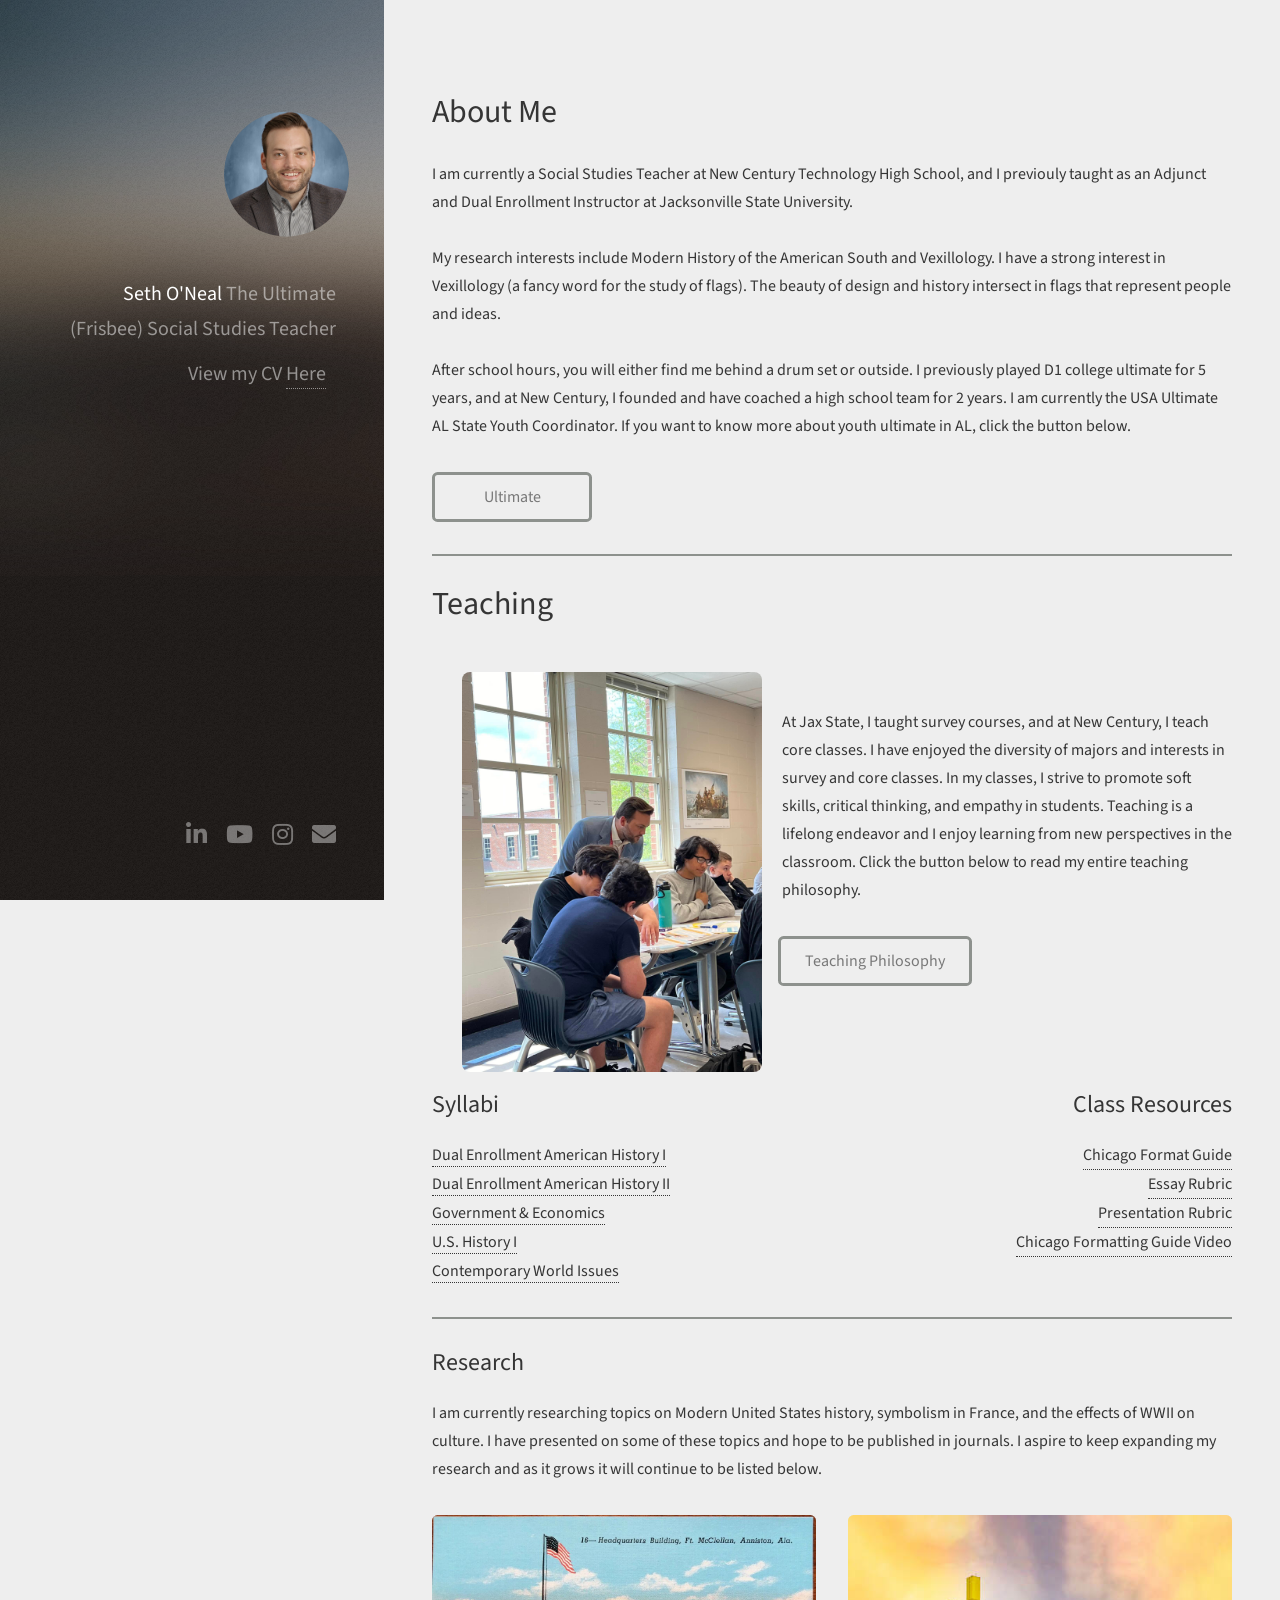
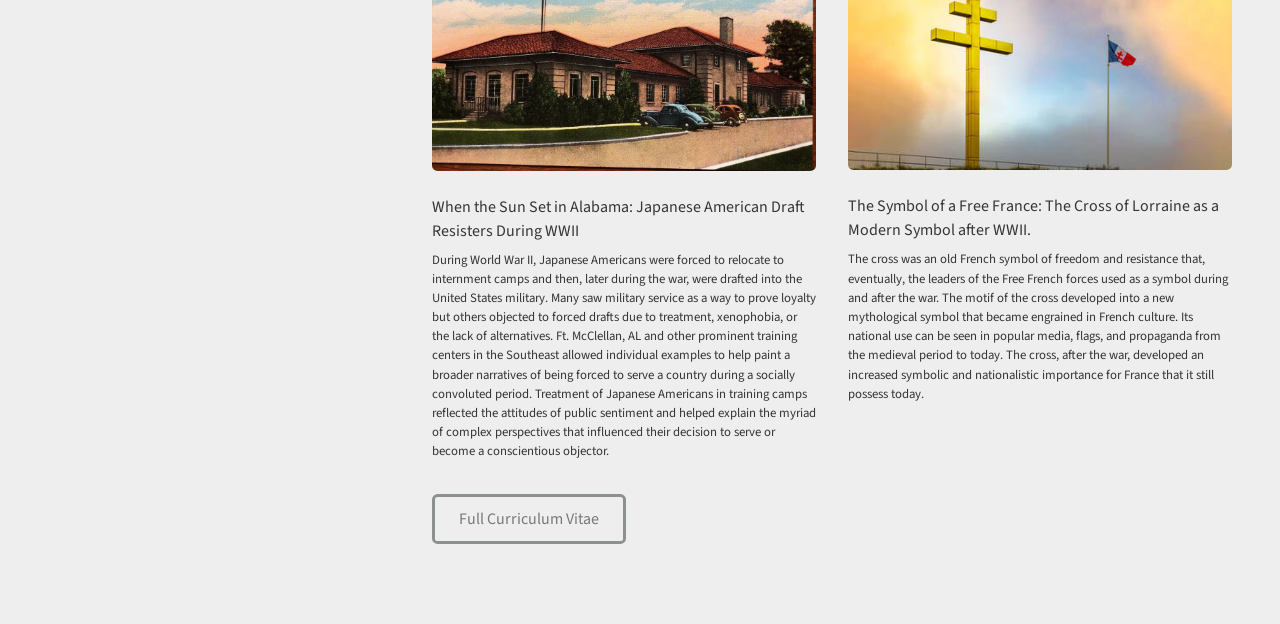
==== index.html @ 6db4b1ba "Add files via upload" ====
<!DOCTYPE HTML>
<!--
	Strata by HTML5 UP
	html5up.net | @ajlkn
	Free for personal and commercial use under the CCA 3.0 license (html5up.net/license)
-->
<html>
	<head>
		<title>Seth O'Neal</title>
		<meta charset="utf-8" />
		<meta name="viewport" content="width=device-width, initial-scale=1, user-scalable=no" />
		<link rel="stylesheet" href="assets/css/main.css" />
	</head>
	<body class="is-preload">

		<!-- Header -->
			<header id="header">
				<div class="inner">
					<a style="right:12px;" href="#" class="image avatar"><img src="images/2023-2024 NCTHS.JPG" alt="" /></a>
					<h1><strong>Seth O'Neal</strong>
						<br>The Ultimate (Frisbee)
						<br>Social Studies Teacher<br/>
						<h1 style="margin:10px;">View my CV <a href="images/Seth O'Neal CV.pdf" class="class1" target="_blank">Here</a></h2>
					</h1>
				</div>
			</header>

		<!-- Main -->
			<div id="main">

				<!-- One -->
					<section id="one">
						<header class="major">
							<h2>About Me</h2>
						</header>
						<p>
							I am currently a Social Studies Teacher at New Century Technology High School, and I previouly taught as an Adjunct and Dual Enrollment Instructor at Jacksonville State University. 
							<br>
							<br>My research interests include Modern History of the American South and Vexillology. I have a strong interest in Vexillology (a fancy word for the study of flags). The beauty of design and history intersect in flags that represent people and ideas.</br>
							
							<br>After school hours, you will either find me behind a drum set or outside. I previously played D1 college ultimate for 5 years, and at New Century, I founded and have coached a high school team for 2 years. I am currently the USA Ultimate AL State Youth Coordinator. If you want to know more about youth ultimate in AL, click the button below.</br>
						</p>
						<a href="Ultimate/index.html" class="button">Ultimate</a>
						</ul>
					</section>
				<!-- Two -->
					<section id="two">
						<header class="major">
							<h2>Teaching</h2>
						</header>
						<img src="images/In the classroom 2024.jpg"
     							alt="Teaching in the classroom"
     							style="float:left; width:300px; margin:20px 20px 20px 30px; border-radius:8px;">
						<br></br>
						<p>
							At Jax State, I taught survey courses, and at New Century, I teach core classes. I have enjoyed the diversity of majors and interests in survey and core classes. In my classes, I strive to promote soft skills, critical thinking, and empathy in students. Teaching is a lifelong endeavor and I enjoy learning from new perspectives in the classroom. Click the button below to read my entire teaching philosophy. 
						</p>
						<ul class="actions">
							<li><a href="images/Seth Taylor O'Neal Teaching Philosophy.pdf" target="blank" style="margin:0 0 75px -20px;" class="button">Teaching Philosophy</a></li>
						</ul>
						<h2 style="display: inline-block">Syllabi</h2> <h2 style="float:right">Class Resources</h2>
						<p>
							<a class="class2" href="Syllabi & Class Resources/Syllabus American History I.pdf" target="blank">Dual Enrollment American History I</a> <a class="class2" style="float:right" href="Syllabi & Class Resources/Chicago Format Guide.pdf" target="blank">Chicago Format Guide</a>
							<br style="clear: both">
							<a class="class2" href="Syllabi & Class Resources/Syllabus American History II.pdf" target="blank">Dual Enrollment American History II</a> <a class="class2" style="float:right" href="Syllabi & Class Resources/Essay Rubric.pdf" target="blank">Essay Rubric</a>
							<br style="clear: both">
							<a class="class2" href="Syllabi & Class Resources/Gov't & Econ Syllabus.pdf" target="blank">Government & Economics</a> <a class="class2" style="float:right" href="Syllabi & Class Resources/Presentation Rubric.pdf" target="blank">Presentation Rubric</a>
							<br style="clear: both">
							<a class="class2" href="Syllabi & Class Resources/Honors U.S. History I Syllabus.pdf" target="blank">U.S. History I</a> <a class="class2" style="float:right" href="https://youtu.be/lgcJsxhg8TA" target="blank">Chicago Formatting Guide Video</a>
							<br style="clear: both">
							<a class="class2" href="Syllabi & Class Resources/Contemporary World Issues Syllabus.pdf" target="blank">Contemporary World Issues</a>
						</p>
					</section>
				<!-- Three -->
					<section id="three">
						<h2>Research</h2>
						<p>I am currently researching topics on Modern United States history, symbolism in France, and the effects of WWII on culture. I have presented on some of these topics and hope to be published in journals. I aspire to keep expanding my research and as it grows it will continue to be listed below.</p>
						<div class="row">
							<article class="col-6 col-12-xsmall work-item">
								<img src="images/thumbs/fort-mcclellan.jpg" class="image fit thumb" alt="" /></a>
								<h3>When the Sun Set in Alabama: Japanese American Draft Resisters During WWII</h3>
								<p>During World War II, Japanese Americans were forced to relocate to internment camps and then, later during the war, were drafted into the United States military. Many saw military service as a way to prove loyalty but others objected to forced drafts due to treatment, xenophobia, or the lack of alternatives. Ft. McClellan, AL and other prominent training centers in the Southeast allowed individual examples to help paint a broader narratives of being forced to serve a country during a socially convoluted period. Treatment of Japanese Americans in training camps reflected the attitudes of public sentiment and helped explain the myriad of complex perspectives that influenced their decision to serve or become a conscientious objector.</p>
							</article>
							<article class="col-6 col-12-xsmall work-item">
								<img src="images/thumbs/croix-de-lorraine.jpg" class="image fit thumb" alt="" /></a>
								<h3>The Symbol of a Free France: The Cross of Lorraine as a Modern Symbol after WWII.</h3>
								<p>The cross was an old French symbol of freedom and resistance that, eventually, the leaders of the Free French forces used as a symbol during and after the war. The motif of the cross developed into a new mythological symbol that became engrained in French culture. Its national use can be seen in popular media, flags, and propaganda from the medieval period to today. The cross, after the war, developed an increased symbolic and nationalistic importance for France that it still possess today.</p>
							</article>
				<!-- Hidden(class) Research Buttones Below-->
							<article class="col-6 col-12-xsmall work-item, hidden">
								<a href="images/fulls/03.jpg" class="image fit thumb"><img src="images/thumbs/03.jpg" alt="" /></a>
								<h3>Tortor metus commodo</h3>
								<p>Lorem ipsum dolor sit amet nisl sed nullam feugiat.</p>
							</article>
							<article class="col-6 col-12-xsmall work-item, hidden">
								<a href="images/fulls/04.jpg" class="image fit thumb"><img src="images/thumbs/04.jpg" alt="" /></a>
								<h3>Quam neque phasellus</h3>
								<p>Lorem ipsum dolor sit amet nisl sed nullam feugiat.</p>
							</article>
							<article class="col-6 col-12-xsmall work-item, hidden">
								<a href="images/fulls/05.jpg" class="image fit thumb"><img src="images/thumbs/05.jpg" alt="" /></a>
								<h3>Nunc enim commodo aliquet</h3>
								<p>Lorem ipsum dolor sit amet nisl sed nullam feugiat.</p>
							</article>
							<article class="col-6 col-12-xsmall work-item, hidden">
								<a href="images/fulls/06.jpg" class="image fit thumb"><img src="images/thumbs/06.jpg" alt="" /></a>
								<h3>Risus ornare lacinia</h3>
								<p>Lorem ipsum dolor sit amet nisl sed nullam feugiat.</p>
							</article>

						</div>
						<ul class="actions">
							<li><a href="images/Seth O'Neal CV.pdf" class="button" target="_blank">Full Curriculum Vitae</a></li>
						</ul>
					</section>

				<!-- Four -->
					<section class="hidden" id="four">
						<h2>Get In Touch</h2>
						<p>Accumsan pellentesque commodo blandit enim arcu non at amet id arcu magna. Accumsan orci faucibus id eu lorem semper nunc nisi lorem vulputate lorem neque lorem ipsum dolor.</p>
						<div class="row">
							<div class="col-8 col-12-small">
								<form method="post" action="#">
									<div class="row gtr-uniform gtr-50">
										<div class="col-6 col-12-xsmall"><input type="text" name="name" id="name" placeholder="Name" /></div>
										<div class="col-6 col-12-xsmall"><input type="email" name="email" id="email" placeholder="Email" /></div>
										<div class="col-12"><textarea name="message" id="message" placeholder="Message" rows="4"></textarea></div>
									</div>
								</form>
								<ul class="actions">
									<li><input type="submit" value="Send Message" /></li>
								</ul>
							</div>
							<div class="col-4 col-12-small">
								<ul class="labeled-icons">
									<li>
										<h3 class="icon solid fa-home"><span class="label">Address</span></h3>
										1234 Somewhere Rd.<br />
										Nashville, TN 00000<br />
										United States
									</li>
									<li>
										<h3 class="icon solid fa-mobile-alt"><span class="label">Phone</span></h3>
										000-000-0000
									</li>
									<li>
										<h3 class="icon solid fa-envelope"><span class="label">Email</span></h3>
										<a href="#">hello@untitled.tld</a>
									</li>
								</ul>
							</div>
						</div>
					</section>

				<!-- Four -->
				<!--
					<section id="four">
						<h2>Elements</h2>

						<section>
							<h4>Text</h4>
							<p>This is <b>bold</b> and this is <strong>strong</strong>. This is <i>italic</i> and this is <em>emphasized</em>.
							This is <sup>superscript</sup> text and this is <sub>subscript</sub> text.
							This is <u>underlined</u> and this is code: <code>for (;;) { ... }</code>. Finally, <a href="#">this is a link</a>.</p>
							<hr />
							<header>
								<h4>Heading with a Subtitle</h4>
								<p>Lorem ipsum dolor sit amet nullam id egestas urna aliquam</p>
							</header>
							<p>Nunc lacinia ante nunc ac lobortis. Interdum adipiscing gravida odio porttitor sem non mi integer non faucibus ornare mi ut ante amet placerat aliquet. Volutpat eu sed ante lacinia sapien lorem accumsan varius montes viverra nibh in adipiscing blandit tempus accumsan.</p>
							<header>
								<h5>Heading with a Subtitle</h5>
								<p>Lorem ipsum dolor sit amet nullam id egestas urna aliquam</p>
							</header>
							<p>Nunc lacinia ante nunc ac lobortis. Interdum adipiscing gravida odio porttitor sem non mi integer non faucibus ornare mi ut ante amet placerat aliquet. Volutpat eu sed ante lacinia sapien lorem accumsan varius montes viverra nibh in adipiscing blandit tempus accumsan.</p>
							<hr />
							<h2>Heading Level 2</h2>
							<h3>Heading Level 3</h3>
							<h4>Heading Level 4</h4>
							<h5>Heading Level 5</h5>
							<h6>Heading Level 6</h6>
							<hr />
							<h5>Blockquote</h5>
							<blockquote>Fringilla nisl. Donec accumsan interdum nisi, quis tincidunt felis sagittis eget tempus euismod. Vestibulum ante ipsum primis in faucibus vestibulum. Blandit adipiscing eu felis iaculis volutpat ac adipiscing accumsan faucibus. Vestibulum ante ipsum primis in faucibus lorem ipsum dolor sit amet nullam adipiscing eu felis.</blockquote>
							<h5>Preformatted</h5>
							<pre><code>i = 0;

while (!deck.isInOrder()) {
print 'Iteration ' + i;
deck.shuffle();
i++;
}

print 'It took ' + i + ' iterations to sort the deck.';</code></pre>
						</section>

						<section>
							<h4>Lists</h4>
							<div class="row">
								<div class="col-6 col-12-xsmall">
									<h5>Unordered</h5>
									<ul>
										<li>Dolor pulvinar etiam magna etiam.</li>
										<li>Sagittis adipiscing lorem eleifend.</li>
										<li>Felis enim feugiat dolore viverra.</li>
									</ul>
									<h5>Alternate</h5>
									<ul class="alt">
										<li>Dolor pulvinar etiam magna etiam.</li>
										<li>Sagittis adipiscing lorem eleifend.</li>
										<li>Felis enim feugiat dolore viverra.</li>
									</ul>
								</div>
								<div class="col-6 col-12-xsmall">
									<h5>Ordered</h5>
									<ol>
										<li>Dolor pulvinar etiam magna etiam.</li>
										<li>Etiam vel felis at lorem sed viverra.</li>
										<li>Felis enim feugiat dolore viverra.</li>
										<li>Dolor pulvinar etiam magna etiam.</li>
										<li>Etiam vel felis at lorem sed viverra.</li>
										<li>Felis enim feugiat dolore viverra.</li>
									</ol>
									<h5>Icons</h5>
									<ul class="icons">
										<li><a href="#" class="icon brands fa-twitter"><span class="label">Twitter</span></a></li>
										<li><a href="#" class="icon brands fa-facebook-f"><span class="label">Facebook</span></a></li>
										<li><a href="#" class="icon brands fa-instagram"><span class="label">Instagram</span></a></li>
										<li><a href="#" class="icon brands fa-github"><span class="label">Github</span></a></li>
										<li><a href="#" class="icon brands fa-dribbble"><span class="label">Dribbble</span></a></li>
										<li><a href="#" class="icon brands fa-tumblr"><span class="label">Tumblr</span></a></li>
									</ul>
								</div>
							</div>
							<h5>Actions</h5>
							<ul class="actions">
								<li><a href="#" class="button primary">Default</a></li>
								<li><a href="#" class="button">Default</a></li>
							</ul>
							<ul class="actions small">
								<li><a href="#" class="button primary small">Small</a></li>
								<li><a href="#" class="button small">Small</a></li>
							</ul>
							<div class="row">
								<div class="col-6 col-12-small">
									<ul class="actions stacked">
										<li><a href="#" class="button primary">Default</a></li>
										<li><a href="#" class="button">Default</a></li>
									</ul>
								</div>
								<div class="col-6 col-12-small">
									<ul class="actions stacked">
										<li><a href="#" class="button primary small">Small</a></li>
										<li><a href="#" class="button small">Small</a></li>
									</ul>
								</div>
								<div class="col-6 col-12-small">
									<ul class="actions stacked">
										<li><a href="#" class="button primary fit">Default</a></li>
										<li><a href="#" class="button fit">Default</a></li>
									</ul>
								</div>
								<div class="col-6 col-12-small">
									<ul class="actions stacked">
										<li><a href="#" class="button primary small fit">Small</a></li>
										<li><a href="#" class="button small fit">Small</a></li>
									</ul>
								</div>
							</div>
						</section>

						<section>
							<h4>Table</h4>
							<h5>Default</h5>
							<div class="table-wrapper">
								<table>
									<thead>
										<tr>
											<th>Name</th>
											<th>Description</th>
											<th>Price</th>
										</tr>
									</thead>
									<tbody>
										<tr>
											<td>Item One</td>
											<td>Ante turpis integer aliquet porttitor.</td>
											<td>29.99</td>
										</tr>
										<tr>
											<td>Item Two</td>
											<td>Vis ac commodo adipiscing arcu aliquet.</td>
											<td>19.99</td>
										</tr>
										<tr>
											<td>Item Three</td>
											<td> Morbi faucibus arcu accumsan lorem.</td>
											<td>29.99</td>
										</tr>
										<tr>
											<td>Item Four</td>
											<td>Vitae integer tempus condimentum.</td>
											<td>19.99</td>
										</tr>
										<tr>
											<td>Item Five</td>
											<td>Ante turpis integer aliquet porttitor.</td>
											<td>29.99</td>
										</tr>
									</tbody>
									<tfoot>
										<tr>
											<td colspan="2"></td>
											<td>100.00</td>
										</tr>
									</tfoot>
								</table>
							</div>

							<h5>Alternate</h5>
							<div class="table-wrapper">
								<table class="alt">
									<thead>
										<tr>
											<th>Name</th>
											<th>Description</th>
											<th>Price</th>
										</tr>
									</thead>
									<tbody>
										<tr>
											<td>Item One</td>
											<td>Ante turpis integer aliquet porttitor.</td>
											<td>29.99</td>
										</tr>
										<tr>
											<td>Item Two</td>
											<td>Vis ac commodo adipiscing arcu aliquet.</td>
											<td>19.99</td>
										</tr>
										<tr>
											<td>Item Three</td>
											<td> Morbi faucibus arcu accumsan lorem.</td>
											<td>29.99</td>
										</tr>
										<tr>
											<td>Item Four</td>
											<td>Vitae integer tempus condimentum.</td>
											<td>19.99</td>
										</tr>
										<tr>
											<td>Item Five</td>
											<td>Ante turpis integer aliquet porttitor.</td>
											<td>29.99</td>
										</tr>
									</tbody>
									<tfoot>
										<tr>
											<td colspan="2"></td>
											<td>100.00</td>
										</tr>
									</tfoot>
								</table>
							</div>
						</section>

						<section>
							<h4>Buttons</h4>
							<ul class="actions">
								<li><a href="#" class="button primary">Primary</a></li>
								<li><a href="#" class="button">Default</a></li>
							</ul>
							<ul class="actions">
								<li><a href="#" class="button large">Large</a></li>
								<li><a href="#" class="button">Default</a></li>
								<li><a href="#" class="button small">Small</a></li>
							</ul>
							<ul class="actions fit">
								<li><a href="#" class="button primary fit">Fit</a></li>
								<li><a href="#" class="button fit">Fit</a></li>
							</ul>
							<ul class="actions fit small">
								<li><a href="#" class="button primary fit small">Fit + Small</a></li>
								<li><a href="#" class="button fit small">Fit + Small</a></li>
							</ul>
							<ul class="actions">
								<li><a href="#" class="button primary icon solid fa-download">Icon</a></li>
								<li><a href="#" class="button icon solid fa-download">Icon</a></li>
							</ul>
							<ul class="actions">
								<li><span class="button primary disabled">Primary</span></li>
								<li><span class="button disabled">Default</span></li>
							</ul>
						</section>

						<section>
							<h4>Form</h4>
							<form method="post" action="#">
								<div class="row gtr-uniform gtr-50">
									<div class="col-6 col-12-xsmall">
										<input type="text" name="demo-name" id="demo-name" value="" placeholder="Name" />
									</div>
									<div class="col-6 col-12-xsmall">
										<input type="email" name="demo-email" id="demo-email" value="" placeholder="Email" />
									</div>
									<div class="col-12">
										<select name="demo-category" id="demo-category">
											<option value="">- Category -</option>
											<option value="1">Manufacturing</option>
											<option value="1">Shipping</option>
											<option value="1">Administration</option>
											<option value="1">Human Resources</option>
										</select>
									</div>
									<div class="col-4 col-12-small">
										<input type="radio" id="demo-priority-low" name="demo-priority" checked>
										<label for="demo-priority-low">Low Priority</label>
									</div>
									<div class="col-4 col-12-small">
										<input type="radio" id="demo-priority-normal" name="demo-priority">
										<label for="demo-priority-normal">Normal Priority</label>
									</div>
									<div class="col-4 col-12-small">
										<input type="radio" id="demo-priority-high" name="demo-priority">
										<label for="demo-priority-high">High Priority</label>
									</div>
									<div class="col-6 col-12-small">
										<input type="checkbox" id="demo-copy" name="demo-copy">
										<label for="demo-copy">Email me a copy of this message</label>
									</div>
									<div class="col-6 col-12-small">
										<input type="checkbox" id="demo-human" name="demo-human" checked>
										<label for="demo-human">I am a human and not a robot</label>
									</div>
									<div class="col-12">
										<textarea name="demo-message" id="demo-message" placeholder="Enter your message" rows="6"></textarea>
									</div>
									<div class="col-12">
										<ul class="actions">
											<li><input type="submit" value="Send Message" class="primary" /></li>
											<li><input type="reset" value="Reset" /></li>
										</ul>
									</div>
								</div>
							</form>
						</section>

						<section>
							<h4>Image</h4>
							<h5>Fit</h5>
							<div class="box alt">
								<div class="row gtr-50 gtr-uniform">
									<div class="col-12"><span class="image fit"><img src="images/fulls/05.jpg" alt="" /></span></div>
									<div class="col-4"><span class="image fit"><img src="images/thumbs/01.jpg" alt="" /></span></div>
									<div class="col-4"><span class="image fit"><img src="images/thumbs/02.jpg" alt="" /></span></div>
									<div class="col-4"><span class="image fit"><img src="images/thumbs/03.jpg" alt="" /></span></div>
									<div class="col-4"><span class="image fit"><img src="images/thumbs/04.jpg" alt="" /></span></div>
									<div class="col-4"><span class="image fit"><img src="images/thumbs/05.jpg" alt="" /></span></div>
									<div class="col-4"><span class="image fit"><img src="images/thumbs/06.jpg" alt="" /></span></div>
									<div class="col-4"><span class="image fit"><img src="images/thumbs/03.jpg" alt="" /></span></div>
									<div class="col-4"><span class="image fit"><img src="images/thumbs/02.jpg" alt="" /></span></div>
									<div class="col-4"><span class="image fit"><img src="images/thumbs/01.jpg" alt="" /></span></div>
								</div>
							</div>
							<h5>Left &amp; Right</h5>
							<p><span class="image left"><img src="images/avatar.jpg" alt="" /></span>Fringilla nisl. Donec accumsan interdum nisi, quis tincidunt felis sagittis eget. tempus euismod. Vestibulum ante ipsum primis in faucibus vestibulum. Blandit adipiscing eu felis iaculis volutpat ac adipiscing accumsan eu faucibus. Integer ac pellentesque praesent tincidunt felis sagittis eget. tempus euismod. Vestibulum ante ipsum primis in faucibus vestibulum. Blandit adipiscing eu felis iaculis volutpat ac adipiscing accumsan eu faucibus. Integer ac pellentesque praesent. Donec accumsan interdum nisi, quis tincidunt felis sagittis eget. tempus euismod. Vestibulum ante ipsum primis in faucibus vestibulum. Blandit adipiscing eu felis iaculis volutpat ac adipiscing accumsan eu faucibus. Integer ac pellentesque praesent tincidunt felis sagittis eget. tempus euismod. Vestibulum ante ipsum primis in faucibus vestibulum. Blandit adipiscing eu felis iaculis volutpat ac adipiscing accumsan eu faucibus. Integer ac pellentesque praesent.</p>
							<p><span class="image right"><img src="images/avatar.jpg" alt="" /></span>Fringilla nisl. Donec accumsan interdum nisi, quis tincidunt felis sagittis eget. tempus euismod. Vestibulum ante ipsum primis in faucibus vestibulum. Blandit adipiscing eu felis iaculis volutpat ac adipiscing accumsan eu faucibus. Integer ac pellentesque praesent tincidunt felis sagittis eget. tempus euismod. Vestibulum ante ipsum primis in faucibus vestibulum. Blandit adipiscing eu felis iaculis volutpat ac adipiscing accumsan eu faucibus. Integer ac pellentesque praesent. Donec accumsan interdum nisi, quis tincidunt felis sagittis eget. tempus euismod. Vestibulum ante ipsum primis in faucibus vestibulum. Blandit adipiscing eu felis iaculis volutpat ac adipiscing accumsan eu faucibus. Integer ac pellentesque praesent tincidunt felis sagittis eget. tempus euismod. Vestibulum ante ipsum primis in faucibus vestibulum. Blandit adipiscing eu felis iaculis volutpat ac adipiscing accumsan eu faucibus. Integer ac pellentesque praesent.</p>
						</section>

					</section>
				-->

			</div>

		<!-- Footer -->
			<footer id="footer">
				<div class="inner">
					<ul class="icons">
						<!--This one is hidden--><li><a href="#" class="icon brands fa-twitter, hidden"><span class="label">Twitter</span></a></li>
						<li><a href="https://www.linkedin.com/in/soneal0" target="_blank" class="icon brands fa-linkedin-in"><span class="label">LinkedIn</span></a></li>
						<li><a href="https://www.youtube.com/@sethtayloroneal" target="_blank" class="icon brands fa-youtube"><span class="label">Youtube</span></a></li>
						<li><a href="https://www.instagram.com/ncths_ultimate/" target="_blank" class="icon brands fa-instagram"><span class="label">Instagram</span></a></li>
						<li><a href="mailto: sethtayloroneal@gmail.com" class="icon solid fa-envelope"><span class="label">Send Email</span></a></li>
					</ul>
				</div>
			</footer>

		<!-- Scripts -->
			<script src="assets/js/jquery.min.js"></script>
			<script src="assets/js/jquery.poptrox.min.js"></script>
			<script src="assets/js/browser.min.js"></script>
			<script src="assets/js/breakpoints.min.js"></script>
			<script src="assets/js/util.js"></script>
			<script src="assets/js/main.js"></script>

	</body>
</html>
---- assets/css/main.css ----
@import url("fontawesome-all.min.css");
@import url("https://fonts.googleapis.com/css?family=Source+Sans+Pro:400,400italic");

/*
	Strata by HTML5 UP
	html5up.net | @ajlkn
	Free for personal and commercial use under the CCA 3.0 license (html5up.net/license)
*/

html, body, div, span, applet, object,
iframe, h1, h2, h3, h4, h5, h6, p, blockquote,
pre, a, abbr, acronym, address, big, cite,
code, del, dfn, em, img, ins, kbd, q, s, samp,
small, strike, strong, sub, sup, tt, var, b,
u, i, center, dl, dt, dd, ol, ul, li, fieldset,
form, label, legend, table, caption, tbody,
tfoot, thead, tr, th, td, article, aside,
canvas, details, embed, figure, figcaption,
footer, header, hgroup, menu, nav, output, ruby,
section, summary, time, mark, audio, video {
	margin: 0;
	padding: 0;
	border: 0;
	font-size: 100%;
	font: inherit;
	vertical-align: baseline;}

article, aside, details, figcaption, figure,
footer, header, hgroup, menu, nav, section {
	display: block;}

.hidden
	{
		display: none;
	}

body {
	line-height: 1;
}

ol, ul {
	list-style: none;
}

blockquote, q {
	quotes: none;
}

	blockquote:before, blockquote:after, q:before, q:after {
		content: '';
		content: none;
	}

table {
	border-collapse: collapse;
	border-spacing: 0;
}

body {
	-webkit-text-size-adjust: none;
}

mark {
	background-color: transparent;
	color: inherit;
}

input::-moz-focus-inner {
	border: 0;
	padding: 0;
}

input, select, textarea {
	-moz-appearance: none;
	-webkit-appearance: none;
	-ms-appearance: none;
	appearance: none;
}

/* Basic */

	html {
		box-sizing: border-box;
	}

	*, *:before, *:after {
		box-sizing: inherit;
	}

	body {
		background: #eeeeee;
	}

		body.is-preload *, body.is-preload *:before, body.is-preload *:after {
			-moz-animation: none !important;
			-webkit-animation: none !important;
			-ms-animation: none !important;
			animation: none !important;
			-moz-transition: none !important;
			-webkit-transition: none !important;
			-ms-transition: none !important;
			transition: none !important;
		}

	body, input, select, textarea {
		color: #353535;
		font-family: "Source Sans Pro", Helvetica;
		font-size: 16pt;
		font-weight: 400;
		line-height: 1.75em;
	}

	a {
		-moz-transition: color 0.2s ease-in-out, border-color 0.2s ease-in-out;
		-webkit-transition: color 0.2s ease-in-out, border-color 0.2s ease-in-out;
		-ms-transition: color 0.2s ease-in-out, border-color 0.2s ease-in-out;
		transition: color 0.2s ease-in-out, border-color 0.2s ease-in-out;
		border-bottom: dotted 1px;
		color: #353535;
		text-decoration: none;
	}

		a:hover {
			border-bottom-color: transparent;
			color: #ffffff !important;
			text-decoration: none;
		}

		.class2:hover {
			border-bottom-color: transparent;
			color: #CD7F32	!important;
			text-decoration: none;
		}
		
	strong, b {
		color: #2e2e2e;
		font-weight: 400;
	}

	em, i {
		font-style: italic;
	}

	p {
		margin: 0 0 2em 0;
	}

	h1, h2, h3, h4, h5, h6 {
		color: #353535;
		font-weight: 400;
		line-height: 1em;
		margin: 0 0 1em 0;
	}

		h1 a, h2 a, h3 a, h4 a, h5 a, h6 a {
			color: inherit;
			text-decoration: none;
		}

	h1 {
		font-size: 2em;
		line-height: 1.5em;
	}

	h2 {
		font-size: 1.5em;
		line-height: 1em;
	}

	h3 {
		font-size: 1.25em;
		line-height: 1.5em;
	}

	h4 {
		font-size: 1.1em;
		line-height: 1.5em;
	}

	h5 {
		font-size: 0.9em;
		line-height: 1.5em;
	}

	h6 {
		font-size: 0.7em;
		line-height: 1.5em;
	}

	sub {
		font-size: 0.8em;
		position: relative;
		top: 0.5em;
	}

	sup {
		font-size: 0.8em;
		position: relative;
		top: -0.5em;
	}

	hr {
		border: 0;
		border-bottom: solid 2px #daa52083;
		margin: 2em 0;
	}

		hr.major {
			margin: 3em 0;
		}

	blockquote {
		border-left: solid 6px #efefef;
		font-style: italic;
		margin: 0 0 2em 0;
		padding: 0.5em 0 0.5em 1.5em;
	}

	code {
		background: #f7f7f7;
		border-radius: 0.35em;
		border: solid 2px #efefef;
		font-family: "Courier New", monospace;
		font-size: 0.9em;
		margin: 0 0.25em;
		padding: 0.25em 0.65em;
	}

	pre {
		-webkit-overflow-scrolling: touch;
		font-family: "Courier New", monospace;
		font-size: 0.9em;
		margin: 0 0 2em 0;
	}

		pre code {
			display: block;
			line-height: 1.75em;
			padding: 1em 1.5em;
			overflow-x: auto;
		}

	.align-left {
		text-align: left;
	}

	.align-center {
		text-align: center;
	}

	.align-right {
		text-align: right;
	}

/* Container */

	.container {
		margin: 0 auto;
		max-width: calc(100% - 4em);
		width: 100%;
	}

		.container.xsmall {
			width: 25%;
		}

		.container.small {
			width: 50%;
		}

		.container.medium {
			width: 75%;
		}

		.container.large {
			width: 125%;
		}

		.container.xlarge {
			width: 150%;
		}

		.container.max {
			width: 100%;
		}

		@media screen and (max-width: 980px) {

			.container {
				width: 100% !important;
				max-width: 100% !important;
			}

		}

		@media screen and (max-width: 480px) {

			.container {
				max-width: calc(100% - 3em);
			}

		}

/* Row */

	.row {
		display: flex;
		flex-wrap: wrap;
		box-sizing: border-box;
		align-items: stretch;
	}

		.row > * {
			box-sizing: border-box;
		}

		.row.gtr-uniform > * > :last-child {
			margin-bottom: 0;
		}

		.row.aln-left {
			justify-content: flex-start;
		}

		.row.aln-center {
			justify-content: center;
		}

		.row.aln-right {
			justify-content: flex-end;
		}

		.row.aln-top {
			align-items: flex-start;
		}

		.row.aln-middle {
			align-items: center;
		}

		.row.aln-bottom {
			align-items: flex-end;
		}

		.row > .imp {
			order: -1;
		}

		.row > .col-1 {
			width: 8.33333%;
		}

		.row > .off-1 {
			margin-left: 8.33333%;
		}

		.row > .col-2 {
			width: 16.66667%;
		}

		.row > .off-2 {
			margin-left: 16.66667%;
		}

		.row > .col-3 {
			width: 25%;
		}

		.row > .off-3 {
			margin-left: 25%;
		}

		.row > .col-4 {
			width: 33.33333%;
		}

		.row > .off-4 {
			margin-left: 33.33333%;
		}

		.row > .col-5 {
			width: 41.66667%;
		}

		.row > .off-5 {
			margin-left: 41.66667%;
		}

		.row > .col-6 {
			width: 50%;
		}

		.row > .off-6 {
			margin-left: 50%;
		}

		.row > .col-7 {
			width: 58.33333%;
		}

		.row > .off-7 {
			margin-left: 58.33333%;
		}

		.row > .col-8 {
			width: 66.66667%;
		}

		.row > .off-8 {
			margin-left: 66.66667%;
		}

		.row > .col-9 {
			width: 75%;
		}

		.row > .off-9 {
			margin-left: 75%;
		}

		.row > .col-10 {
			width: 83.33333%;
		}

		.row > .off-10 {
			margin-left: 83.33333%;
		}

		.row > .col-11 {
			width: 91.66667%;
		}

		.row > .off-11 {
			margin-left: 91.66667%;
		}

		.row > .col-12 {
			width: 100%;
		}

		.row > .off-12 {
			margin-left: 100%;
		}

		.row.gtr-0 {
			margin-top: 0;
			margin-left: 0em;
		}

			.row.gtr-0 > * {
				padding: 0 0 0 0em;
			}

			.row.gtr-0.gtr-uniform {
				margin-top: 0em;
			}

				.row.gtr-0.gtr-uniform > * {
					padding-top: 0em;
				}

		.row.gtr-25 {
			margin-top: 0;
			margin-left: -0.625em;
		}

			.row.gtr-25 > * {
				padding: 0 0 0 0.625em;
			}

			.row.gtr-25.gtr-uniform {
				margin-top: -0.625em;
			}

				.row.gtr-25.gtr-uniform > * {
					padding-top: 0.625em;
				}

		.row.gtr-50 {
			margin-top: 0;
			margin-left: -1.25em;
		}

			.row.gtr-50 > * {
				padding: 0 0 0 1.25em;
			}

			.row.gtr-50.gtr-uniform {
				margin-top: -1.25em;
			}

				.row.gtr-50.gtr-uniform > * {
					padding-top: 1.25em;
				}

		.row {
			margin-top: 0;
			margin-left: -2.5em;
		}

			.row > * {
				padding: 0 0 0 2.5em;
			}

			.row.gtr-uniform {
				margin-top: -2.5em;
			}

				.row.gtr-uniform > * {
					padding-top: 2.5em;
				}

		.row.gtr-150 {
			margin-top: 0;
			margin-left: -3.75em;
		}

			.row.gtr-150 > * {
				padding: 0 0 0 3.75em;
			}

			.row.gtr-150.gtr-uniform {
				margin-top: -3.75em;
			}

				.row.gtr-150.gtr-uniform > * {
					padding-top: 3.75em;
				}

		.row.gtr-200 {
			margin-top: 0;
			margin-left: -5em;
		}

			.row.gtr-200 > * {
				padding: 0 0 0 5em;
			}

			.row.gtr-200.gtr-uniform {
				margin-top: -5em;
			}

				.row.gtr-200.gtr-uniform > * {
					padding-top: 5em;
				}

		@media screen and (max-width: 1800px) {

			.row {
				display: flex;
				flex-wrap: wrap;
				box-sizing: border-box;
				align-items: stretch;
			}

				.row > * {
					box-sizing: border-box;
				}

				.row.gtr-uniform > * > :last-child {
					margin-bottom: 0;
				}

				.row.aln-left {
					justify-content: flex-start;
				}

				.row.aln-center {
					justify-content: center;
				}

				.row.aln-right {
					justify-content: flex-end;
				}

				.row.aln-top {
					align-items: flex-start;
				}

				.row.aln-middle {
					align-items: center;
				}

				.row.aln-bottom {
					align-items: flex-end;
				}

				.row > .imp-xlarge {
					order: -1;
				}

				.row > .col-1-xlarge {
					width: 8.33333%;
				}

				.row > .off-1-xlarge {
					margin-left: 8.33333%;
				}

				.row > .col-2-xlarge {
					width: 16.66667%;
				}

				.row > .off-2-xlarge {
					margin-left: 16.66667%;
				}

				.row > .col-3-xlarge {
					width: 25%;
				}

				.row > .off-3-xlarge {
					margin-left: 25%;
				}

				.row > .col-4-xlarge {
					width: 33.33333%;
				}

				.row > .off-4-xlarge {
					margin-left: 33.33333%;
				}

				.row > .col-5-xlarge {
					width: 41.66667%;
				}

				.row > .off-5-xlarge {
					margin-left: 41.66667%;
				}

				.row > .col-6-xlarge {
					width: 50%;
				}

				.row > .off-6-xlarge {
					margin-left: 50%;
				}

				.row > .col-7-xlarge {
					width: 58.33333%;
				}

				.row > .off-7-xlarge {
					margin-left: 58.33333%;
				}

				.row > .col-8-xlarge {
					width: 66.66667%;
				}

				.row > .off-8-xlarge {
					margin-left: 66.66667%;
				}

				.row > .col-9-xlarge {
					width: 75%;
				}

				.row > .off-9-xlarge {
					margin-left: 75%;
				}

				.row > .col-10-xlarge {
					width: 83.33333%;
				}

				.row > .off-10-xlarge {
					margin-left: 83.33333%;
				}

				.row > .col-11-xlarge {
					width: 91.66667%;
				}

				.row > .off-11-xlarge {
					margin-left: 91.66667%;
				}

				.row > .col-12-xlarge {
					width: 100%;
				}

				.row > .off-12-xlarge {
					margin-left: 100%;
				}

				.row.gtr-0 {
					margin-top: 0;
					margin-left: 0em;
				}

					.row.gtr-0 > * {
						padding: 0 0 0 0em;
					}

					.row.gtr-0.gtr-uniform {
						margin-top: 0em;
					}

						.row.gtr-0.gtr-uniform > * {
							padding-top: 0em;
						}

				.row.gtr-25 {
					margin-top: 0;
					margin-left: -0.625em;
				}

					.row.gtr-25 > * {
						padding: 0 0 0 0.625em;
					}

					.row.gtr-25.gtr-uniform {
						margin-top: -0.625em;
					}

						.row.gtr-25.gtr-uniform > * {
							padding-top: 0.625em;
						}

				.row.gtr-50 {
					margin-top: 0;
					margin-left: -1.25em;
				}

					.row.gtr-50 > * {
						padding: 0 0 0 1.25em;
					}

					.row.gtr-50.gtr-uniform {
						margin-top: -1.25em;
					}

						.row.gtr-50.gtr-uniform > * {
							padding-top: 1.25em;
						}

				.row {
					margin-top: 0;
					margin-left: -2.5em;
				}

					.row > * {
						padding: 0 0 0 2.5em;
					}

					.row.gtr-uniform {
						margin-top: -2.5em;
					}

						.row.gtr-uniform > * {
							padding-top: 2.5em;
						}

				.row.gtr-150 {
					margin-top: 0;
					margin-left: -3.75em;
				}

					.row.gtr-150 > * {
						padding: 0 0 0 3.75em;
					}

					.row.gtr-150.gtr-uniform {
						margin-top: -3.75em;
					}

						.row.gtr-150.gtr-uniform > * {
							padding-top: 3.75em;
						}

				.row.gtr-200 {
					margin-top: 0;
					margin-left: -5em;
				}

					.row.gtr-200 > * {
						padding: 0 0 0 5em;
					}

					.row.gtr-200.gtr-uniform {
						margin-top: -5em;
					}

						.row.gtr-200.gtr-uniform > * {
							padding-top: 5em;
						}

		}

		@media screen and (max-width: 1280px) {

			.row {
				display: flex;
				flex-wrap: wrap;
				box-sizing: border-box;
				align-items: stretch;
			}

				.row > * {
					box-sizing: border-box;
				}

				.row.gtr-uniform > * > :last-child {
					margin-bottom: 0;
				}

				.row.aln-left {
					justify-content: flex-start;
				}

				.row.aln-center {
					justify-content: center;
				}

				.row.aln-right {
					justify-content: flex-end;
				}

				.row.aln-top {
					align-items: flex-start;
				}

				.row.aln-middle {
					align-items: center;
				}

				.row.aln-bottom {
					align-items: flex-end;
				}

				.row > .imp-large {
					order: -1;
				}

				.row > .col-1-large {
					width: 8.33333%;
				}

				.row > .off-1-large {
					margin-left: 8.33333%;
				}

				.row > .col-2-large {
					width: 16.66667%;
				}

				.row > .off-2-large {
					margin-left: 16.66667%;
				}

				.row > .col-3-large {
					width: 25%;
				}

				.row > .off-3-large {
					margin-left: 25%;
				}

				.row > .col-4-large {
					width: 33.33333%;
				}

				.row > .off-4-large {
					margin-left: 33.33333%;
				}

				.row > .col-5-large {
					width: 41.66667%;
				}

				.row > .off-5-large {
					margin-left: 41.66667%;
				}

				.row > .col-6-large {
					width: 50%;
				}

				.row > .off-6-large {
					margin-left: 50%;
				}

				.row > .col-7-large {
					width: 58.33333%;
				}

				.row > .off-7-large {
					margin-left: 58.33333%;
				}

				.row > .col-8-large {
					width: 66.66667%;
				}

				.row > .off-8-large {
					margin-left: 66.66667%;
				}

				.row > .col-9-large {
					width: 75%;
				}

				.row > .off-9-large {
					margin-left: 75%;
				}

				.row > .col-10-large {
					width: 83.33333%;
				}

				.row > .off-10-large {
					margin-left: 83.33333%;
				}

				.row > .col-11-large {
					width: 91.66667%;
				}

				.row > .off-11-large {
					margin-left: 91.66667%;
				}

				.row > .col-12-large {
					width: 100%;
				}

				.row > .off-12-large {
					margin-left: 100%;
				}

				.row.gtr-0 {
					margin-top: 0;
					margin-left: 0em;
				}

					.row.gtr-0 > * {
						padding: 0 0 0 0em;
					}

					.row.gtr-0.gtr-uniform {
						margin-top: 0em;
					}

						.row.gtr-0.gtr-uniform > * {
							padding-top: 0em;
						}

				.row.gtr-25 {
					margin-top: 0;
					margin-left: -0.5em;
				}

					.row.gtr-25 > * {
						padding: 0 0 0 0.5em;
					}

					.row.gtr-25.gtr-uniform {
						margin-top: -0.5em;
					}

						.row.gtr-25.gtr-uniform > * {
							padding-top: 0.5em;
						}

				.row.gtr-50 {
					margin-top: 0;
					margin-left: -1em;
				}

					.row.gtr-50 > * {
						padding: 0 0 0 1em;
					}

					.row.gtr-50.gtr-uniform {
						margin-top: -1em;
					}

						.row.gtr-50.gtr-uniform > * {
							padding-top: 1em;
						}

				.row {
					margin-top: 0;
					margin-left: -2em;
				}

					.row > * {
						padding: 0 0 0 2em;
					}

					.row.gtr-uniform {
						margin-top: -2em;
					}

						.row.gtr-uniform > * {
							padding-top: 2em;
						}

				.row.gtr-150 {
					margin-top: 0;
					margin-left: -3em;
				}

					.row.gtr-150 > * {
						padding: 0 0 0 3em;
					}

					.row.gtr-150.gtr-uniform {
						margin-top: -3em;
					}

						.row.gtr-150.gtr-uniform > * {
							padding-top: 3em;
						}

				.row.gtr-200 {
					margin-top: 0;
					margin-left: -4em;
				}

					.row.gtr-200 > * {
						padding: 0 0 0 4em;
					}

					.row.gtr-200.gtr-uniform {
						margin-top: -4em;
					}

						.row.gtr-200.gtr-uniform > * {
							padding-top: 4em;
						}

		}

		@media screen and (max-width: 980px) {

			.row {
				display: flex;
				flex-wrap: wrap;
				box-sizing: border-box;
				align-items: stretch;
			}

				.row > * {
					box-sizing: border-box;
				}

				.row.gtr-uniform > * > :last-child {
					margin-bottom: 0;
				}

				.row.aln-left {
					justify-content: flex-start;
				}

				.row.aln-center {
					justify-content: center;
				}

				.row.aln-right {
					justify-content: flex-end;
				}

				.row.aln-top {
					align-items: flex-start;
				}

				.row.aln-middle {
					align-items: center;
				}

				.row.aln-bottom {
					align-items: flex-end;
				}

				.row > .imp-medium {
					order: -1;
				}

				.row > .col-1-medium {
					width: 8.33333%;
				}

				.row > .off-1-medium {
					margin-left: 8.33333%;
				}

				.row > .col-2-medium {
					width: 16.66667%;
				}

				.row > .off-2-medium {
					margin-left: 16.66667%;
				}

				.row > .col-3-medium {
					width: 25%;
				}

				.row > .off-3-medium {
					margin-left: 25%;
				}

				.row > .col-4-medium {
					width: 33.33333%;
				}

				.row > .off-4-medium {
					margin-left: 33.33333%;
				}

				.row > .col-5-medium {
					width: 41.66667%;
				}

				.row > .off-5-medium {
					margin-left: 41.66667%;
				}

				.row > .col-6-medium {
					width: 50%;
				}

				.row > .off-6-medium {
					margin-left: 50%;
				}

				.row > .col-7-medium {
					width: 58.33333%;
				}

				.row > .off-7-medium {
					margin-left: 58.33333%;
				}

				.row > .col-8-medium {
					width: 66.66667%;
				}

				.row > .off-8-medium {
					margin-left: 66.66667%;
				}

				.row > .col-9-medium {
					width: 75%;
				}

				.row > .off-9-medium {
					margin-left: 75%;
				}

				.row > .col-10-medium {
					width: 83.33333%;
				}

				.row > .off-10-medium {
					margin-left: 83.33333%;
				}

				.row > .col-11-medium {
					width: 91.66667%;
				}

				.row > .off-11-medium {
					margin-left: 91.66667%;
				}

				.row > .col-12-medium {
					width: 100%;
				}

				.row > .off-12-medium {
					margin-left: 100%;
				}

				.row.gtr-0 {
					margin-top: 0;
					margin-left: 0em;
				}

					.row.gtr-0 > * {
						padding: 0 0 0 0em;
					}

					.row.gtr-0.gtr-uniform {
						margin-top: 0em;
					}

						.row.gtr-0.gtr-uniform > * {
							padding-top: 0em;
						}

				.row.gtr-25 {
					margin-top: 0;
					margin-left: -0.5em;
				}

					.row.gtr-25 > * {
						padding: 0 0 0 0.5em;
					}

					.row.gtr-25.gtr-uniform {
						margin-top: -0.5em;
					}

						.row.gtr-25.gtr-uniform > * {
							padding-top: 0.5em;
						}

				.row.gtr-50 {
					margin-top: 0;
					margin-left: -1em;
				}

					.row.gtr-50 > * {
						padding: 0 0 0 1em;
					}

					.row.gtr-50.gtr-uniform {
						margin-top: -1em;
					}

						.row.gtr-50.gtr-uniform > * {
							padding-top: 1em;
						}

				.row {
					margin-top: 0;
					margin-left: -2em;
				}

					.row > * {
						padding: 0 0 0 2em;
					}

					.row.gtr-uniform {
						margin-top: -2em;
					}

						.row.gtr-uniform > * {
							padding-top: 2em;
						}

				.row.gtr-150 {
					margin-top: 0;
					margin-left: -3em;
				}

					.row.gtr-150 > * {
						padding: 0 0 0 3em;
					}

					.row.gtr-150.gtr-uniform {
						margin-top: -3em;
					}

						.row.gtr-150.gtr-uniform > * {
							padding-top: 3em;
						}

				.row.gtr-200 {
					margin-top: 0;
					margin-left: -4em;
				}

					.row.gtr-200 > * {
						padding: 0 0 0 4em;
					}

					.row.gtr-200.gtr-uniform {
						margin-top: -4em;
					}

						.row.gtr-200.gtr-uniform > * {
							padding-top: 4em;
						}

		}

		@media screen and (max-width: 736px) {

			.row {
				display: flex;
				flex-wrap: wrap;
				box-sizing: border-box;
				align-items: stretch;
			}

				.row > * {
					box-sizing: border-box;
				}

				.row.gtr-uniform > * > :last-child {
					margin-bottom: 0;
				}

				.row.aln-left {
					justify-content: flex-start;
				}

				.row.aln-center {
					justify-content: center;
				}

				.row.aln-right {
					justify-content: flex-end;
				}

				.row.aln-top {
					align-items: flex-start;
				}

				.row.aln-middle {
					align-items: center;
				}

				.row.aln-bottom {
					align-items: flex-end;
				}

				.row > .imp-small {
					order: -1;
				}

				.row > .col-1-small {
					width: 8.33333%;
				}

				.row > .off-1-small {
					margin-left: 8.33333%;
				}

				.row > .col-2-small {
					width: 16.66667%;
				}

				.row > .off-2-small {
					margin-left: 16.66667%;
				}

				.row > .col-3-small {
					width: 25%;
				}

				.row > .off-3-small {
					margin-left: 25%;
				}

				.row > .col-4-small {
					width: 33.33333%;
				}

				.row > .off-4-small {
					margin-left: 33.33333%;
				}

				.row > .col-5-small {
					width: 41.66667%;
				}

				.row > .off-5-small {
					margin-left: 41.66667%;
				}

				.row > .col-6-small {
					width: 50%;
				}

				.row > .off-6-small {
					margin-left: 50%;
				}

				.row > .col-7-small {
					width: 58.33333%;
				}

				.row > .off-7-small {
					margin-left: 58.33333%;
				}

				.row > .col-8-small {
					width: 66.66667%;
				}

				.row > .off-8-small {
					margin-left: 66.66667%;
				}

				.row > .col-9-small {
					width: 75%;
				}

				.row > .off-9-small {
					margin-left: 75%;
				}

				.row > .col-10-small {
					width: 83.33333%;
				}

				.row > .off-10-small {
					margin-left: 83.33333%;
				}

				.row > .col-11-small {
					width: 91.66667%;
				}

				.row > .off-11-small {
					margin-left: 91.66667%;
				}

				.row > .col-12-small {
					width: 100%;
				}

				.row > .off-12-small {
					margin-left: 100%;
				}

				.row.gtr-0 {
					margin-top: 0;
					margin-left: 0em;
				}

					.row.gtr-0 > * {
						padding: 0 0 0 0em;
					}

					.row.gtr-0.gtr-uniform {
						margin-top: 0em;
					}

						.row.gtr-0.gtr-uniform > * {
							padding-top: 0em;
						}

				.row.gtr-25 {
					margin-top: 0;
					margin-left: -0.375em;
				}

					.row.gtr-25 > * {
						padding: 0 0 0 0.375em;
					}

					.row.gtr-25.gtr-uniform {
						margin-top: -0.375em;
					}

						.row.gtr-25.gtr-uniform > * {
							padding-top: 0.375em;
						}

				.row.gtr-50 {
					margin-top: 0;
					margin-left: -0.75em;
				}

					.row.gtr-50 > * {
						padding: 0 0 0 0.75em;
					}

					.row.gtr-50.gtr-uniform {
						margin-top: -0.75em;
					}

						.row.gtr-50.gtr-uniform > * {
							padding-top: 0.75em;
						}

				.row {
					margin-top: 0;
					margin-left: -1.5em;
				}

					.row > * {
						padding: 0 0 0 1.5em;
					}

					.row.gtr-uniform {
						margin-top: -1.5em;
					}

						.row.gtr-uniform > * {
							padding-top: 1.5em;
						}

				.row.gtr-150 {
					margin-top: 0;
					margin-left: -2.25em;
				}

					.row.gtr-150 > * {
						padding: 0 0 0 2.25em;
					}

					.row.gtr-150.gtr-uniform {
						margin-top: -2.25em;
					}

						.row.gtr-150.gtr-uniform > * {
							padding-top: 2.25em;
						}

				.row.gtr-200 {
					margin-top: 0;
					margin-left: -3em;
				}

					.row.gtr-200 > * {
						padding: 0 0 0 3em;
					}

					.row.gtr-200.gtr-uniform {
						margin-top: -3em;
					}

						.row.gtr-200.gtr-uniform > * {
							padding-top: 3em;
						}

		}

		@media screen and (max-width: 480px) {

			.row {
				display: flex;
				flex-wrap: wrap;
				box-sizing: border-box;
				align-items: stretch;
			}

				.row > * {
					box-sizing: border-box;
				}

				.row.gtr-uniform > * > :last-child {
					margin-bottom: 0;
				}

				.row.aln-left {
					justify-content: flex-start;
				}

				.row.aln-center {
					justify-content: center;
				}

				.row.aln-right {
					justify-content: flex-end;
				}

				.row.aln-top {
					align-items: flex-start;
				}

				.row.aln-middle {
					align-items: center;
				}

				.row.aln-bottom {
					align-items: flex-end;
				}

				.row > .imp-xsmall {
					order: -1;
				}

				.row > .col-1-xsmall {
					width: 8.33333%;
				}

				.row > .off-1-xsmall {
					margin-left: 8.33333%;
				}

				.row > .col-2-xsmall {
					width: 16.66667%;
				}

				.row > .off-2-xsmall {
					margin-left: 16.66667%;
				}

				.row > .col-3-xsmall {
					width: 25%;
				}

				.row > .off-3-xsmall {
					margin-left: 25%;
				}

				.row > .col-4-xsmall {
					width: 33.33333%;
				}

				.row > .off-4-xsmall {
					margin-left: 33.33333%;
				}

				.row > .col-5-xsmall {
					width: 41.66667%;
				}

				.row > .off-5-xsmall {
					margin-left: 41.66667%;
				}

				.row > .col-6-xsmall {
					width: 50%;
				}

				.row > .off-6-xsmall {
					margin-left: 50%;
				}

				.row > .col-7-xsmall {
					width: 58.33333%;
				}

				.row > .off-7-xsmall {
					margin-left: 58.33333%;
				}

				.row > .col-8-xsmall {
					width: 66.66667%;
				}

				.row > .off-8-xsmall {
					margin-left: 66.66667%;
				}

				.row > .col-9-xsmall {
					width: 75%;
				}

				.row > .off-9-xsmall {
					margin-left: 75%;
				}

				.row > .col-10-xsmall {
					width: 83.33333%;
				}

				.row > .off-10-xsmall {
					margin-left: 83.33333%;
				}

				.row > .col-11-xsmall {
					width: 91.66667%;
				}

				.row > .off-11-xsmall {
					margin-left: 91.66667%;
				}

				.row > .col-12-xsmall {
					width: 100%;
				}

				.row > .off-12-xsmall {
					margin-left: 100%;
				}

				.row.gtr-0 {
					margin-top: 0;
					margin-left: 0em;
				}

					.row.gtr-0 > * {
						padding: 0 0 0 0em;
					}

					.row.gtr-0.gtr-uniform {
						margin-top: 0em;
					}

						.row.gtr-0.gtr-uniform > * {
							padding-top: 0em;
						}

				.row.gtr-25 {
					margin-top: 0;
					margin-left: -0.375em;
				}

					.row.gtr-25 > * {
						padding: 0 0 0 0.375em;
					}

					.row.gtr-25.gtr-uniform {
						margin-top: -0.375em;
					}

						.row.gtr-25.gtr-uniform > * {
							padding-top: 0.375em;
						}

				.row.gtr-50 {
					margin-top: 0;
					margin-left: -0.75em;
				}

					.row.gtr-50 > * {
						padding: 0 0 0 0.75em;
					}

					.row.gtr-50.gtr-uniform {
						margin-top: -0.75em;
					}

						.row.gtr-50.gtr-uniform > * {
							padding-top: 0.75em;
						}

				.row {
					margin-top: 0;
					margin-left: -1.5em;
				}

					.row > * {
						padding: 0 0 0 1.5em;
					}

					.row.gtr-uniform {
						margin-top: -1.5em;
					}

						.row.gtr-uniform > * {
							padding-top: 1.5em;
						}

				.row.gtr-150 {
					margin-top: 0;
					margin-left: -2.25em;
				}

					.row.gtr-150 > * {
						padding: 0 0 0 2.25em;
					}

					.row.gtr-150.gtr-uniform {
						margin-top: -2.25em;
					}

						.row.gtr-150.gtr-uniform > * {
							padding-top: 2.25em;
						}

				.row.gtr-200 {
					margin-top: 0;
					margin-left: -3em;
				}

					.row.gtr-200 > * {
						padding: 0 0 0 3em;
					}

					.row.gtr-200.gtr-uniform {
						margin-top: -3em;
					}

						.row.gtr-200.gtr-uniform > * {
							padding-top: 3em;
						}

		}

/* Section/Article */

	section.special, article.special {
		text-align: center;
	}

	header p {
		color: #b2b2b2;
		position: relative;
		margin: 0 0 1.5em 0;
	}

	header h2 + p {
		font-size: 1.25em;
		margin-top: -1em;
		line-height: 1.5em;
	}

	header h3 + p {
		font-size: 1.1em;
		margin-top: -0.8em;
		line-height: 1.5em;
	}

	header h4 + p,
	header h5 + p,
	header h6 + p {
		font-size: 0.9em;
		margin-top: -0.6em;
		line-height: 1.5em;
	}

	header.major h2 {
		font-size: 2em;
	}

/* Form */

	form {
		margin: 0 0 2em 0;
	}

	label {
		color: #787878;
		display: block;
		font-size: 0.9em;
		font-weight: 400;
		margin: 0 0 1em 0;
	}

	input[type="text"],
	input[type="password"],
	input[type="email"],
	select,
	textarea {
		-moz-appearance: none;
		-webkit-appearance: none;
		-ms-appearance: none;
		appearance: none;
		background: #f7f7f7;
		border-radius: 0.35em;
		border: solid 2px transparent;
		color: inherit;
		display: block;
		outline: 0;
		padding: 0 0.75em;
		text-decoration: none;
		width: 100%;
	}

		input[type="text"]:invalid,
		input[type="password"]:invalid,
		input[type="email"]:invalid,
		select:invalid,
		textarea:invalid {
			box-shadow: none;
		}

		input[type="text"]:focus,
		input[type="password"]:focus,
		input[type="email"]:focus,
		select:focus,
		textarea:focus {
			border-color: #daa52083;
		}

	select {
		background-image: url("data:image/svg+xml;charset=utf8,%3Csvg xmlns='http://www.w3.org/2000/svg' width='40' height='40' preserveAspectRatio='none' viewBox='0 0 40 40'%3E%3Cpath d='M9.4,12.3l10.4,10.4l10.4-10.4c0.2-0.2,0.5-0.4,0.9-0.4c0.3,0,0.6,0.1,0.9,0.4l3.3,3.3c0.2,0.2,0.4,0.5,0.4,0.9 c0,0.4-0.1,0.6-0.4,0.9L20.7,31.9c-0.2,0.2-0.5,0.4-0.9,0.4c-0.3,0-0.6-0.1-0.9-0.4L4.3,17.3c-0.2-0.2-0.4-0.5-0.4-0.9 c0-0.4,0.1-0.6,0.4-0.9l3.3-3.3c0.2-0.2,0.5-0.4,0.9-0.4S9.1,12.1,9.4,12.3z' fill='%23dfdfdf' /%3E%3C/svg%3E");
		background-size: 1.25rem;
		background-repeat: no-repeat;
		background-position: calc(100% - 1rem) center;
		height: 2.75em;
		padding-right: 2.75em;
		text-overflow: ellipsis;
	}

		select option {
			color: #787878;
			background: #fff;
		}

		select:focus::-ms-value {
			background-color: transparent;
		}

		select::-ms-expand {
			display: none;
		}

	input[type="text"],
	input[type="password"],
	input[type="email"],
	select {
		height: 2.75em;
	}

	textarea {
		padding: 0.75em;
	}

	input[type="checkbox"],
	input[type="radio"] {
		-moz-appearance: none;
		-webkit-appearance: none;
		-ms-appearance: none;
		appearance: none;
		display: block;
		float: left;
		margin-right: -2em;
		opacity: 0;
		width: 1em;
		z-index: -1;
	}

		input[type="checkbox"] + label,
		input[type="radio"] + label {
			text-decoration: none;
			color: #a2a2a2;
			cursor: pointer;
			display: inline-block;
			font-size: 1em;
			font-weight: 400;
			padding-left: 2.4em;
			padding-right: 0.75em;
			position: relative;
		}

			input[type="checkbox"] + label:before,
			input[type="radio"] + label:before {
				-moz-osx-font-smoothing: grayscale;
				-webkit-font-smoothing: antialiased;
				display: inline-block;
				font-style: normal;
				font-variant: normal;
				text-rendering: auto;
				line-height: 1;
				text-transform: none !important;
				font-family: 'Font Awesome 5 Free';
				font-weight: 900;
			}

			input[type="checkbox"] + label:before,
			input[type="radio"] + label:before {
				background: #f7f7f7;
				border-radius: 0.35em;
				border: solid 2px transparent;
				content: '';
				display: inline-block;
				font-size: 0.8em;
				height: 2.0625em;
				left: 0;
				line-height: 1.85625em;
				position: absolute;
				text-align: center;
				top: 0;
				width: 2.0625em;
			}

		input[type="checkbox"]:checked + label:before,
		input[type="radio"]:checked + label:before {
			background: #787878;
			border-color: #787878;
			color: #fff;
			content: '\f00c';
		}

		input[type="checkbox"]:focus + label:before,
		input[type="radio"]:focus + label:before {
			border-color: #daa52083;
		}

	input[type="checkbox"] + label:before {
		border-radius: 0.35em;
	}

	input[type="radio"] + label:before {
		border-radius: 100%;
	}

	::-webkit-input-placeholder {
		color: #b2b2b2 !important;
		opacity: 1.0;
	}

	:-moz-placeholder {
		color: #b2b2b2 !important;
		opacity: 1.0;
	}

	::-moz-placeholder {
		color: #b2b2b2 !important;
		opacity: 1.0;
	}

	:-ms-input-placeholder {
		color: #b2b2b2 !important;
		opacity: 1.0;
	}

/* Box */

	.box {
		border-radius: 0.35em;
		border: solid 2px #efefef;
		margin-bottom: 2em;
		padding: 1.5em;
	}

		.box > :last-child,
		.box > :last-child > :last-child,
		.box > :last-child > :last-child > :last-child {
			margin-bottom: 0;
		}

		.box.alt {
			border: 0;
			border-radius: 0;
			padding: 0;
		}

/* Icon */

	.icon {
		text-decoration: none;
		border-bottom: none;
		position: relative;
	}

		.icon:before {
			-moz-osx-font-smoothing: grayscale;
			-webkit-font-smoothing: antialiased;
			display: inline-block;
			font-style: normal;
			font-variant: normal;
			text-rendering: auto;
			line-height: 1;
			text-transform: none !important;
			font-family: 'Font Awesome 5 Free';
			font-weight: 400;
		}

		.icon > .label {
			display: none;
		}

		.icon:before {
			line-height: inherit;
		}

		.icon.solid:before {
			font-weight: 900;
		}

		.icon.brands:before {
			font-family: 'Font Awesome 5 Brands';
		}

/* Image */

	.image {
		border-radius: 0.35em;
		border: 0;
		display: inline-block;
		position: relative;
	}

		.image:before {
			-moz-transition: opacity 0.2s ease-in-out;
			-webkit-transition: opacity 0.2s ease-in-out;
			-ms-transition: opacity 0.2s ease-in-out;
			transition: opacity 0.2s ease-in-out;
			background: url("images/overlay.png");
			border-radius: 0.35em;
			content: '';
			display: block;
			height: 100%;
			left: 0;
			opacity: 0.5;
			position: absolute;
			top: 0;
			width: 100%;
		}

		.image.thumb {
			text-align: center;
		}

			.image.thumb:after {
				-moz-transition: opacity 0.2s ease-in-out;
				-webkit-transition: opacity 0.2s ease-in-out;
				-ms-transition: opacity 0.2s ease-in-out;
				transition: opacity 0.2s ease-in-out;
				border-radius: 0.35em;
				border: solid 3px rgba(255, 255, 255, 0.5);
				color: #fff;
				content: 'View';
				display: inline-block;
				font-size: 0.8em;
				font-weight: 400;
				left: 50%;
				line-height: 2.25em;
				margin: -1.25em 0 0 -3em;
				opacity: 0;
				padding: 0 1.5em;
				position: absolute;
				text-align: center;
				text-decoration: none;
				top: 50%;
				white-space: nowrap;
			}

			.image.thumb:hover:after {
				opacity: 1.0;
			}

			.image.thumb:hover:before {
				background: url("images/overlay.png"), url("images/overlay.png");
				opacity: 1.0;
			}

		.image img {
			border-radius: 0.35em;
			display: block;
		}

		.image.left {
			float: left;
			margin: 0 1.5em 1em 0;
			top: 0.25em;
		}

		.image.right {
			float: right;
			margin: 0 0 1em 1.5em;
			top: 0.25em;
		}

		.image.left, .image.right {
			max-width: 40%;
		}

			.image.left img, .image.right img {
				width: 100%;
			}

		.image.fit {
			display: block;
			margin: 0 0 2em 0;
			width: 100%;
		}

			.image.fit img {
				width: 100%;
			}

		.image.avatar {
			border-radius: 100%;
		}

			.image.avatar:before {
				display: none;
			}

			.image.avatar img {
				border-radius: 100%;
				width: 125%;
				clip-path: circle();
			}

/* List */

	ol {
		list-style: decimal;
		margin: 0 0 2em 0;
		padding-left: 1.25em;
	}

		ol li {
			padding-left: 0.25em;
		}

	ul {
		list-style: disc;
		margin: 0 0 2em 0;
		padding-left: 1em;
	}

		ul li {
			padding-left: 0.5em;
		}

		ul.alt {
			list-style: none;
			padding-left: 0;
		}

			ul.alt li {
				border-top: solid 2px #efefef;
				padding: 0.5em 0;
			}

				ul.alt li:first-child {
					border-top: 0;
					padding-top: 0;
				}

	dl {
		margin: 0 0 2em 0;
	}

/* Icons */

	ul.icons {
		cursor: default;
		list-style: none;
		padding-left: 0;
	}

		ul.icons li {
			display: inline-block;
			padding: 0 1em 0 0;
		}

			ul.icons li:last-child {
				padding-right: 0;
			}

			ul.icons li .icon:before {
				font-size: 1.5em;
			}

/* Labeled Icons */

	ul.labeled-icons {
		list-style: none;
		padding: 0;
	}

		ul.labeled-icons li {
			line-height: 1.75em;
			margin: 1.5em 0 0 0;
			padding-left: 2.25em;
			position: relative;
		}

			ul.labeled-icons li:first-child {
				margin-top: 0;
			}

			ul.labeled-icons li a {
				color: inherit;
			}

			ul.labeled-icons li h3 {
				color: #b2b2b2;
				left: 0;
				position: absolute;
				text-align: center;
				top: 0;
				width: 1em;
			}

/* Actions */

	ul.actions {
		display: -moz-flex;
		display: -webkit-flex;
		display: -ms-flex;
		display: flex;
		cursor: default;
		list-style: none;
		margin-left: -1em;
		padding-left: 0;
	}

		ul.actions li {
			padding: 0 0 0 1em;
			vertical-align: middle;
		}

		ul.actions.special {
			-moz-justify-content: center;
			-webkit-justify-content: center;
			-ms-justify-content: center;
			justify-content: center;
			width: 100%;
			margin-left: 0;
		}

			ul.actions.special li:first-child {
				padding-left: 0;
			}

		ul.actions.stacked {
			-moz-flex-direction: column;
			-webkit-flex-direction: column;
			-ms-flex-direction: column;
			flex-direction: column;
			margin-left: 0;
		}

			ul.actions.stacked li {
				padding: 1.3em 0 0 0;
			}

				ul.actions.stacked li:first-child {
					padding-top: 0;
				}

		ul.actions.fit {
			width: calc(100% + 1em);
		}

			ul.actions.fit li {
				-moz-flex-grow: 1;
				-webkit-flex-grow: 1;
				-ms-flex-grow: 1;
				flex-grow: 1;
				-moz-flex-shrink: 1;
				-webkit-flex-shrink: 1;
				-ms-flex-shrink: 1;
				flex-shrink: 1;
				width: 100%;
			}

				ul.actions.fit li > * {
					width: 100%;
				}

			ul.actions.fit.stacked {
				width: 100%;
			}

		@media screen and (max-width: 480px) {

			ul.actions:not(.fixed) {
				-moz-flex-direction: column;
				-webkit-flex-direction: column;
				-ms-flex-direction: column;
				flex-direction: column;
				margin-left: 0;
				width: 100% !important;
			}

				ul.actions:not(.fixed) li {
					-moz-flex-grow: 1;
					-webkit-flex-grow: 1;
					-ms-flex-grow: 1;
					flex-grow: 1;
					-moz-flex-shrink: 1;
					-webkit-flex-shrink: 1;
					-ms-flex-shrink: 1;
					flex-shrink: 1;
					padding: 1em 0 0 0;
					text-align: center;
					width: 100%;
				}

					ul.actions:not(.fixed) li > * {
						width: 100%;
					}

					ul.actions:not(.fixed) li:first-child {
						padding-top: 0;
					}

					ul.actions:not(.fixed) li input[type="submit"],
					ul.actions:not(.fixed) li input[type="reset"],
					ul.actions:not(.fixed) li input[type="button"],
					ul.actions:not(.fixed) li button,
					ul.actions:not(.fixed) li .button {
						width: 100%;
					}

						ul.actions:not(.fixed) li input[type="submit"].icon:before,
						ul.actions:not(.fixed) li input[type="reset"].icon:before,
						ul.actions:not(.fixed) li input[type="button"].icon:before,
						ul.actions:not(.fixed) li button.icon:before,
						ul.actions:not(.fixed) li .button.icon:before {
							margin-left: -0.5em;
						}

		}

/* Table */

	.table-wrapper {
		-webkit-overflow-scrolling: touch;
		overflow-x: auto;
	}

	table {
		margin: 0 0 2em 0;
		width: 100%;
	}

		table tbody tr {
			border: solid 1px #efefef;
			border-left: 0;
			border-right: 0;
		}

			table tbody tr:nth-child(2n + 1) {
				background-color: #f7f7f7;
			}

		table td {
			padding: 0.75em 0.75em;
		}

		table th {
			color: #787878;
			font-size: 0.9em;
			font-weight: 400;
			padding: 0 0.75em 0.75em 0.75em;
			text-align: left;
		}

		table thead {
			border-bottom: solid 3px #daa52083;
		}

		table tfoot {
			border-top: solid 3px #daa52083;
		}

		table.alt {
			border-collapse: separate;
		}

			table.alt tbody tr td {
				border: solid 3px #daa52083;
				border-left-width: 0;
				border-top-width: 0;
			}

				table.alt tbody tr td:first-child {
					border-left-width: 2px;
				}

			table.alt tbody tr:first-child td {
				border-top-width: 2px;
			}

			table.alt thead {
				border-bottom: 0;
			}

			table.alt tfoot {
				border-top: 0;
			}

/* Button */

	input[type="submit"],
	input[type="reset"],
	input[type="button"],
	.button {
		-moz-appearance: none;
		-webkit-appearance: none;
		-ms-appearance: none;
		appearance: none;
		-moz-transition: background-color 0.2s ease-in-out, color 0.2s ease-in-out, border-color 0.2s ease-in-out;
		-webkit-transition: background-color 0.2s ease-in-out, color 0.2s ease-in-out, border-color 0.2s ease-in-out;
		-ms-transition: background-color 0.2s ease-in-out, color 0.2s ease-in-out, border-color 0.2s ease-in-out;
		transition: background-color 0.2s ease-in-out, color 0.2s ease-in-out, border-color 0.2s ease-in-out;
		background-color: transparent;
		border-radius: 0.35em;
		border: solid 3px #8D918D;
		color: #787878 !important;
		cursor: pointer;
		display: inline-block;
		font-weight: 400;
		height: 3.15em;
		height: calc(2.75em + 6px);
		line-height: 2.75em;
		min-width: 10em;
		padding: 0 1.5em;
		text-align: center;
		text-decoration: none;
		white-space: nowrap;
	}

		input[type="submit"]:hover,
		input[type="reset"]:hover,
		input[type="button"]:hover,
		.button:hover {
			border-color: #c7a380;
			color: #CD7F32	!important;
		}

		input[type="submit"]:active,
		input[type="reset"]:active,
		input[type="button"]:active,
		.button:active {
			background-color: rgba(73, 120, 191, 0.1);
			border-color: #daa52083;
			color: #daa52083 !important;
		}

		input[type="submit"].icon,
		input[type="reset"].icon,
		input[type="button"].icon,
		.button.icon {
			padding-left: 1.35em;
		}

			input[type="submit"].icon:before,
			input[type="reset"].icon:before,
			input[type="button"].icon:before,
			.button.icon:before {
				margin-right: 0.5em;
			}

		input[type="submit"].fit,
		input[type="reset"].fit,
		input[type="button"].fit,
		.button.fit {
			min-width: 0;
			width: 100%;
		}

		input[type="submit"].small,
		input[type="reset"].small,
		input[type="button"].small,
		.button.small {
			font-size: 0.8em;
		}

		input[type="submit"].large,
		input[type="reset"].large,
		input[type="button"].large,
		.button.large {
			font-size: 1.35em;
		}

		input[type="submit"].primary,
		input[type="reset"].primary,
		input[type="button"].primary,
		.button.primary {
			background-color: #49bf9d;
			border-color: #49bf9d;
			color: #ffffff !important;
		}

			input[type="submit"].primary:hover,
			input[type="reset"].primary:hover,
			input[type="button"].primary:hover,
			.button.primary:hover {
				background-color: #5cc6a7;
				border-color: #5cc6a7;
			}

			input[type="submit"].primary:active,
			input[type="reset"].primary:active,
			input[type="button"].primary:active,
			.button.primary:active {
				background-color: #3eb08f;
				border-color: #3eb08f;
			}

		input[type="submit"].disabled, input[type="submit"]:disabled,
		input[type="reset"].disabled,
		input[type="reset"]:disabled,
		input[type="button"].disabled,
		input[type="button"]:disabled,
		.button.disabled,
		.button:disabled {
			background-color: #e7e7e7 !important;
			border-color: #e7e7e7 !important;
			color: #b2b2b2 !important;
			cursor: default;
		}

/* Work Item */

	.work-item {
		margin: 0 0 2em 0;
	}

		.work-item .image {
			margin: 0 0 1.5em 0;
		}

		.work-item h3 {
			font-size: 1em;
			margin: 0 0 0.5em 0;
		}

		.work-item p {
			font-size: 0.8em;
			line-height: 1.5em;
			margin: 0;
		}

/* Header */

	#header {
		display: -moz-flex;
		display: -webkit-flex;
		display: -ms-flex;
		display: flex;
		-moz-flex-direction: column;
		-webkit-flex-direction: column;
		-ms-flex-direction: column;
		flex-direction: column;
		-moz-align-items: -moz-flex-end;
		-webkit-align-items: -webkit-flex-end;
		-ms-align-items: -ms-flex-end;
		align-items: flex-end;
		-moz-justify-content: space-between;
		-webkit-justify-content: space-between;
		-ms-justify-content: space-between;
		justify-content: space-between;
		background-color: #1f1815;
		background-attachment: scroll,								scroll;
		background-image: url("images/overlay.png"), url("../../images/bg.jpg");
		background-position: top left,							top left;
		background-repeat: repeat,								no-repeat;
		background-size: auto,								150%;
		color: rgba(255, 255, 255, 0.5);
		height: 100%;
		left: 0;
		padding: 8em 4em;
		position: fixed;
		text-align: right;
		top: 0;
		width: 35%;
	}

		#header > * {
			-moz-flex-shrink: 0;
			-webkit-flex-shrink: 0;
			-ms-flex-shrink: 0;
			flex-shrink: 0;
			width: 100%;
		}

		#header > .inner {
			-moz-flex-grow: 1;
			-webkit-flex-grow: 1;
			-ms-flex-grow: 1;
			flex-grow: 1;
			margin: 0 0 2em 0;
		}

		#header strong, #header b {
			color: #ffffff;
		}

		#header h2, #header h3, #header h4, #header h5, #header h6 {
			color: #ffffff;
		}

		#header h1 {
			color: rgba(255, 255, 255, 0.5);
			font-size: 1.35em;
			line-height: 1.75em;
			margin: 0;
		}

		#header .image.avatar {
			margin: 0 0 1em 0;
			width: 6.25em;
		}

/* Footer */

	#footer .icons {
		margin: 1em 0 0 0;
	}

		#footer .icons a {
			color: rgba(255, 255, 255, 0.4);
		}

	#footer .copyright {
		color: rgba(255, 255, 255, 0.4);
		font-size: 0.8em;
		list-style: none;
		margin: 1em 0 0 0;
		padding: 0;
	}

		#footer .copyright li {
			border-left: solid 1px rgba(255, 255, 255, 0.25);
			display: inline-block;
			line-height: 1em;
			margin-left: 0.75em;
			padding-left: 0.75em;
		}

			#footer .copyright li:first-child {
				border-left: 0;
				margin-left: 0;
				padding-left: 0;
			}

			#footer .copyright li a {
				color: inherit;
			}

/* Main */

	#main {
		margin-left: 35%;
		max-width: 54em;
		padding: 8em 4em 4em 4em;
		width: calc(100% - 35%);
	}

		#main > section {
			border-top: solid 2px #8D918D;
			margin: 2em 0 0 0;
			padding: 2em 0 0 0;
		}

			#main > section:first-child {
				border-top: 0;
				margin-top: 0;
				padding-top: 0;
			}

/* Poptrox */

	@-moz-keyframes spin {
		0% {
			-moz-transform: rotate(0deg);
			-webkit-transform: rotate(0deg);
			-ms-transform: rotate(0deg);
			transform: rotate(0deg);
		}

		100% {
			-moz-transform: rotate(360deg);
			-webkit-transform: rotate(360deg);
			-ms-transform: rotate(360deg);
			transform: rotate(360deg);
		}
	}

	@-webkit-keyframes spin {
		0% {
			-moz-transform: rotate(0deg);
			-webkit-transform: rotate(0deg);
			-ms-transform: rotate(0deg);
			transform: rotate(0deg);
		}

		100% {
			-moz-transform: rotate(360deg);
			-webkit-transform: rotate(360deg);
			-ms-transform: rotate(360deg);
			transform: rotate(360deg);
		}
	}

	@-ms-keyframes spin {
		0% {
			-moz-transform: rotate(0deg);
			-webkit-transform: rotate(0deg);
			-ms-transform: rotate(0deg);
			transform: rotate(0deg);
		}

		100% {
			-moz-transform: rotate(360deg);
			-webkit-transform: rotate(360deg);
			-ms-transform: rotate(360deg);
			transform: rotate(360deg);
		}
	}

	@keyframes spin {
		0% {
			-moz-transform: rotate(0deg);
			-webkit-transform: rotate(0deg);
			-ms-transform: rotate(0deg);
			transform: rotate(0deg);
		}

		100% {
			-moz-transform: rotate(360deg);
			-webkit-transform: rotate(360deg);
			-ms-transform: rotate(360deg);
			transform: rotate(360deg);
		}
	}

	.poptrox-popup {
		-moz-box-sizing: content-box;
		-webkit-box-sizing: content-box;
		-ms-box-sizing: content-box;
		box-sizing: content-box;
		-webkit-tap-highlight-color: rgba(255, 255, 255, 0);
		background: #fff;
		border-radius: 0.35em;
		box-shadow: 0 0.1em 0.15em 0 rgba(0, 0, 0, 0.15);
		overflow: hidden;
		padding-bottom: 3em;
	}

		.poptrox-popup .loader {
			text-decoration: none;
			-moz-animation: spin 1s linear infinite;
			-webkit-animation: spin 1s linear infinite;
			-ms-animation: spin 1s linear infinite;
			animation: spin 1s linear infinite;
			font-size: 1.5em;
			height: 1em;
			left: 50%;
			line-height: 1em;
			margin: -0.5em 0 0 -0.5em;
			position: absolute;
			top: 50%;
			width: 1em;
		}

			.poptrox-popup .loader:before {
				-moz-osx-font-smoothing: grayscale;
				-webkit-font-smoothing: antialiased;
				display: inline-block;
				font-style: normal;
				font-variant: normal;
				text-rendering: auto;
				line-height: 1;
				text-transform: none !important;
				font-family: 'Font Awesome 5 Free';
				font-weight: 900;
			}

			.poptrox-popup .loader:before {
				content: '\f1ce';
			}

		.poptrox-popup .caption {
			background: #fff;
			bottom: 0;
			cursor: default;
			font-size: 0.9em;
			height: 3em;
			left: 0;
			line-height: 2.8em;
			position: absolute;
			text-align: center;
			width: 100%;
			z-index: 1;
		}

		.poptrox-popup .nav-next,
		.poptrox-popup .nav-previous {
			text-decoration: none;
			-moz-transition: opacity 0.2s ease-in-out;
			-webkit-transition: opacity 0.2s ease-in-out;
			-ms-transition: opacity 0.2s ease-in-out;
			transition: opacity 0.2s ease-in-out;
			-webkit-tap-highlight-color: rgba(255, 255, 255, 0);
			background: rgba(0, 0, 0, 0.01);
			cursor: pointer;
			height: 100%;
			opacity: 0;
			position: absolute;
			top: 0;
			width: 50%;
		}

			.poptrox-popup .nav-next:before,
			.poptrox-popup .nav-previous:before {
				-moz-osx-font-smoothing: grayscale;
				-webkit-font-smoothing: antialiased;
				display: inline-block;
				font-style: normal;
				font-variant: normal;
				text-rendering: auto;
				line-height: 1;
				text-transform: none !important;
				font-family: 'Font Awesome 5 Free';
				font-weight: 900;
			}

			.poptrox-popup .nav-next:before,
			.poptrox-popup .nav-previous:before {
				color: #fff;
				font-size: 2.5em;
				height: 1em;
				line-height: 1em;
				margin-top: -0.75em;
				position: absolute;
				text-align: center;
				top: 50%;
				width: 1.5em;
			}

		.poptrox-popup .nav-next {
			right: 0;
		}

			.poptrox-popup .nav-next:before {
				content: '\f105';
				right: 0;
			}

		.poptrox-popup .nav-previous {
			left: 0;
		}

			.poptrox-popup .nav-previous:before {
				content: '\f104';
				left: 0;
			}

		.poptrox-popup .closer {
			text-decoration: none;
			-moz-transition: opacity 0.2s ease-in-out;
			-webkit-transition: opacity 0.2s ease-in-out;
			-ms-transition: opacity 0.2s ease-in-out;
			transition: opacity 0.2s ease-in-out;
			-webkit-tap-highlight-color: rgba(255, 255, 255, 0);
			color: #fff;
			height: 4em;
			line-height: 4em;
			opacity: 0;
			position: absolute;
			right: 0;
			text-align: center;
			top: 0;
			width: 4em;
			z-index: 2;
		}

			.poptrox-popup .closer:before {
				-moz-osx-font-smoothing: grayscale;
				-webkit-font-smoothing: antialiased;
				display: inline-block;
				font-style: normal;
				font-variant: normal;
				text-rendering: auto;
				line-height: 1;
				text-transform: none !important;
				font-family: 'Font Awesome 5 Free';
				font-weight: 900;
			}

			.poptrox-popup .closer:before {
				-moz-box-sizing: content-box;
				-webkit-box-sizing: content-box;
				-ms-box-sizing: content-box;
				box-sizing: content-box;
				border-radius: 100%;
				border: solid 3px rgba(255, 255, 255, 0.5);
				content: '\f00d';
				display: block;
				font-size: 1em;
				height: 1.75em;
				left: 50%;
				line-height: 1.75em;
				margin: -0.875em 0 0 -0.875em;
				position: absolute;
				top: 50%;
				width: 1.75em;
			}

		.poptrox-popup:hover .nav-next,
		.poptrox-popup:hover .nav-previous {
			opacity: 0.5;
		}

			.poptrox-popup:hover .nav-next:hover,
			.poptrox-popup:hover .nav-previous:hover {
				opacity: 1.0;
			}

		.poptrox-popup:hover .closer {
			opacity: 0.5;
		}

			.poptrox-popup:hover .closer:hover {
				opacity: 1.0;
			}

/* Touch */

	body.is-touch .image.thumb:before {
		opacity: 0.5 !important;
	}

	body.is-touch .image.thumb:after {
		display: none !important;
	}

	body.is-touch #header {
		background-attachment: scroll;
		background-size: auto, cover;
	}

	body.is-touch .poptrox-popup .nav-next,
	body.is-touch .poptrox-popup .nav-previous,
	body.is-touch .poptrox-popup .closer {
		opacity: 1.0 !important;
	}

/* XLarge */

	@media screen and (max-width: 1800px) {

		/* Basic */

			body, input, select, textarea {
				font-size: 12pt;
			}

	}

/* Large */

	@media screen and (max-width: 1280px) {

		/* Header */

			#header {
				padding: 6em 3em 3em 3em;
				width: 30%;
			}

				#header h1 {
					font-size: 1.25em;
				}

					#header h1 br {
						display: none;
					}

				#header > .inner {
					margin-bottom: 0;
				}

		/* Footer */

			#footer .copyright li {
				border-left-width: 0;
				display: block;
				line-height: 2.25em;
				margin-left: 0;
				padding-left: 0;
			}

		/* Main */

			#main {
				margin-left: 30%;
				max-width: none;
				padding: 6em 3em 3em 3em;
				width: calc(100% - 30%);
			}

	}

/* Medium */

	@media screen and (max-width: 980px) {

		/* Basic */

			h1 br, h2 br, h3 br, h4 br, h5 br, h6 br {
				display: none;
			}

		/* List */

			ul.icons li .icon {
				font-size: 1.25em;
			}

		/* Header */

			#header {
				background-attachment: scroll;
				background-position: top left, center center;
				background-size: auto,		cover;
				left: auto;
				padding: 6em 4em;
				position: relative;
				text-align: center;
				top: auto;
				width: 100%;
				display: block;
			}

				#header h1 {
					font-size: 1.75em;
				}

					#header h1 br {
						display: inline;
					}

		/* Footer */

			#footer {
				background-attachment: scroll;
				background-color: #1f1815;
				background-image: url("images/overlay.png"), url("../../images/bg.jpg");
				background-position: top left,						bottom center;
				background-repeat: repeat,							no-repeat;
				background-size: auto,							cover;
				bottom: auto;
				left: auto;
				padding: 4em 4em 6em 4em;
				position: relative;
				text-align: center;
				width: 100%;
			}

				#footer .icons {
					margin: 0 0 1em 0;
				}

				#footer .copyright {
					margin: 0 0 1em 0;
				}

					#footer .copyright li {
						border-left-width: 1px;
						display: inline-block;
						line-height: 1em;
						margin-left: 0.75em;
						padding-left: 0.75em;
					}

		/* Main */

			#main {
				margin: 0;
				padding: 6em 4em;
				width: 100%;
			}

	}

/* Small */

	@media screen and (max-width: 736px) {

		/* Basic */

			h1 {
				font-size: 1.5em;
			}

			h2 {
				font-size: 1.2em;
			}

			h3 {
				font-size: 1em;
			}

		/* Section/Article */

			section.special, article.special {
				text-align: center;
			}

			header.major h2 {
				font-size: 1.35em;
			}

		/* List */

			ul.labeled-icons li {
				padding-left: 2em;
			}

				ul.labeled-icons li h3 {
					line-height: 1.75em;
				}

		/* Header */

			#header {
				padding: 2.25em 1.5em;
			}

				#header h1 {
					font-size: 1.35em;
				}

		/* Footer */

			#footer {
				padding: 2.25em 1.5em;
			}

		/* Main */

			#main {
				padding: 2.25em 1.5em 0.25em 1.5em;
			}

				#main > section {
					margin: 2.25em 0 0 0;
					padding: 2.25em 0 0 0;
				}

		/* Poptrox */

			.poptrox-popup {
				border-radius: 0;
			}

				.poptrox-popup .nav-next:before,
				.poptrox-popup .nav-previous:before {
					margin-top: -1em;
				}

	}

/* XSmall */

	@media screen and (max-width: 480px) {

		/* Header */

			#header {
				padding: 4.5em 1.5em;
			}

				#header h1 br {
					display: none;
				}

		/* Footer */

			#footer .copyright li {
				border-left-width: 0;
				display: block;
				line-height: 2.25em;
				margin-left: 0;
				padding-left: 0;
			}

	}
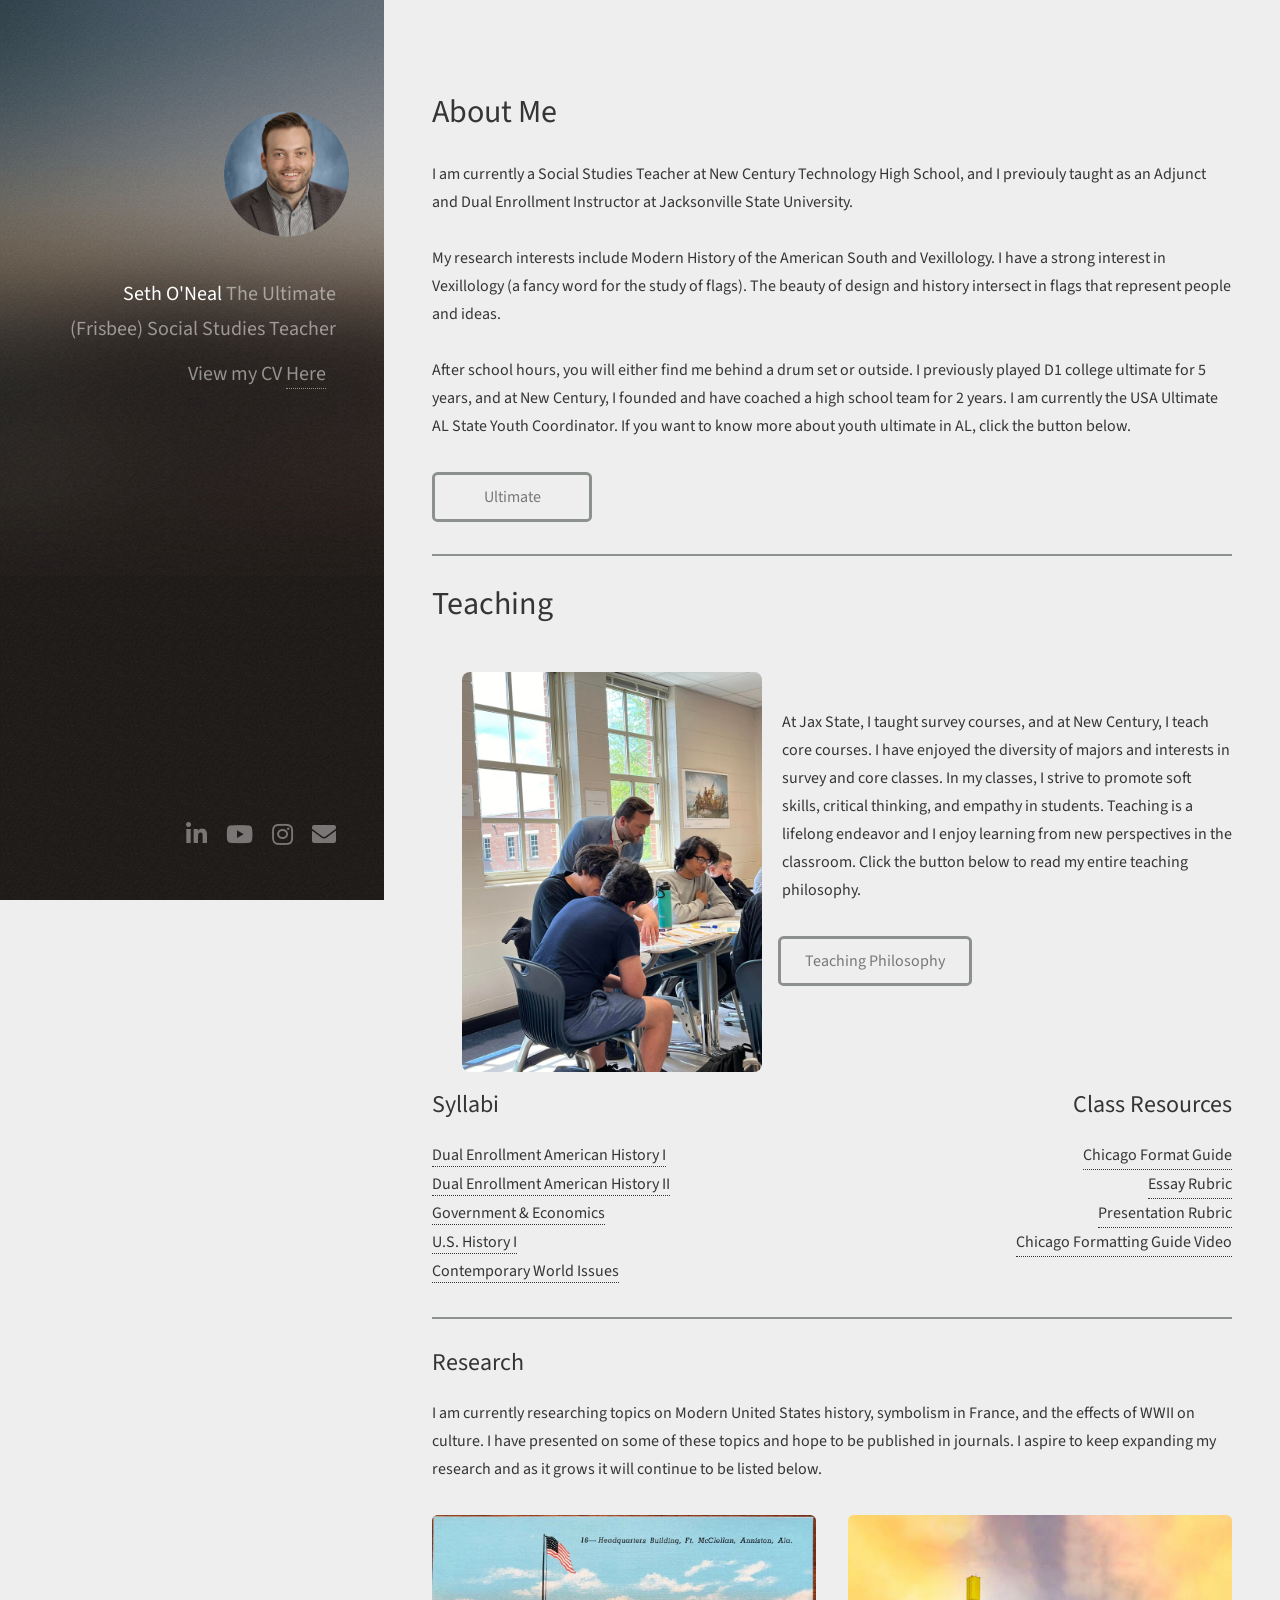
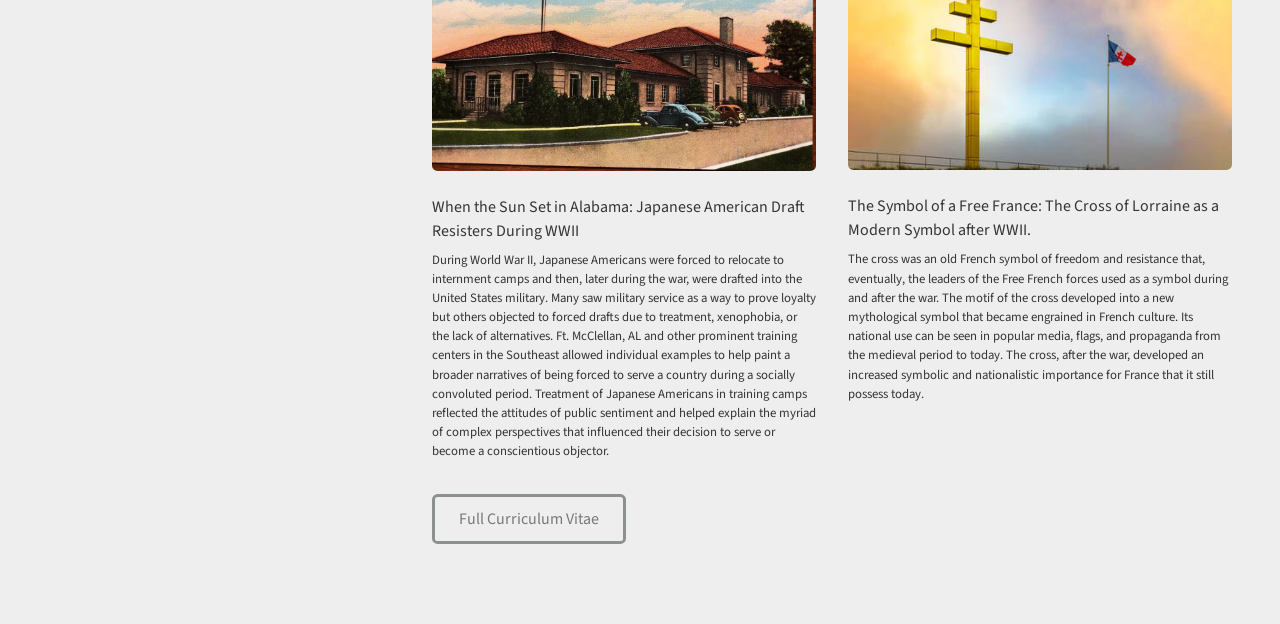
==== commit d42c9508: "Add files via upload" ====
--- a/index.html
+++ b/index.html
@@ -53,7 +53,7 @@
      							style="float:left; width:300px; margin:20px 20px 20px 30px; border-radius:8px;">
 						<br></br>
 						<p>
-							At Jax State, I taught survey courses, and at New Century, I teach core classes. I have enjoyed the diversity of majors and interests in survey and core classes. In my classes, I strive to promote soft skills, critical thinking, and empathy in students. Teaching is a lifelong endeavor and I enjoy learning from new perspectives in the classroom. Click the button below to read my entire teaching philosophy. 
+							At Jax State, I taught survey courses, and at New Century, I teach core courses. I have enjoyed the diversity of majors and interests in survey and core classes. In my classes, I strive to promote soft skills, critical thinking, and empathy in students. Teaching is a lifelong endeavor and I enjoy learning from new perspectives in the classroom. Click the button below to read my entire teaching philosophy. 
 						</p>
 						<ul class="actions">
 							<li><a href="images/Seth Taylor O'Neal Teaching Philosophy.pdf" target="blank" style="margin:0 0 75px -20px;" class="button">Teaching Philosophy</a></li>
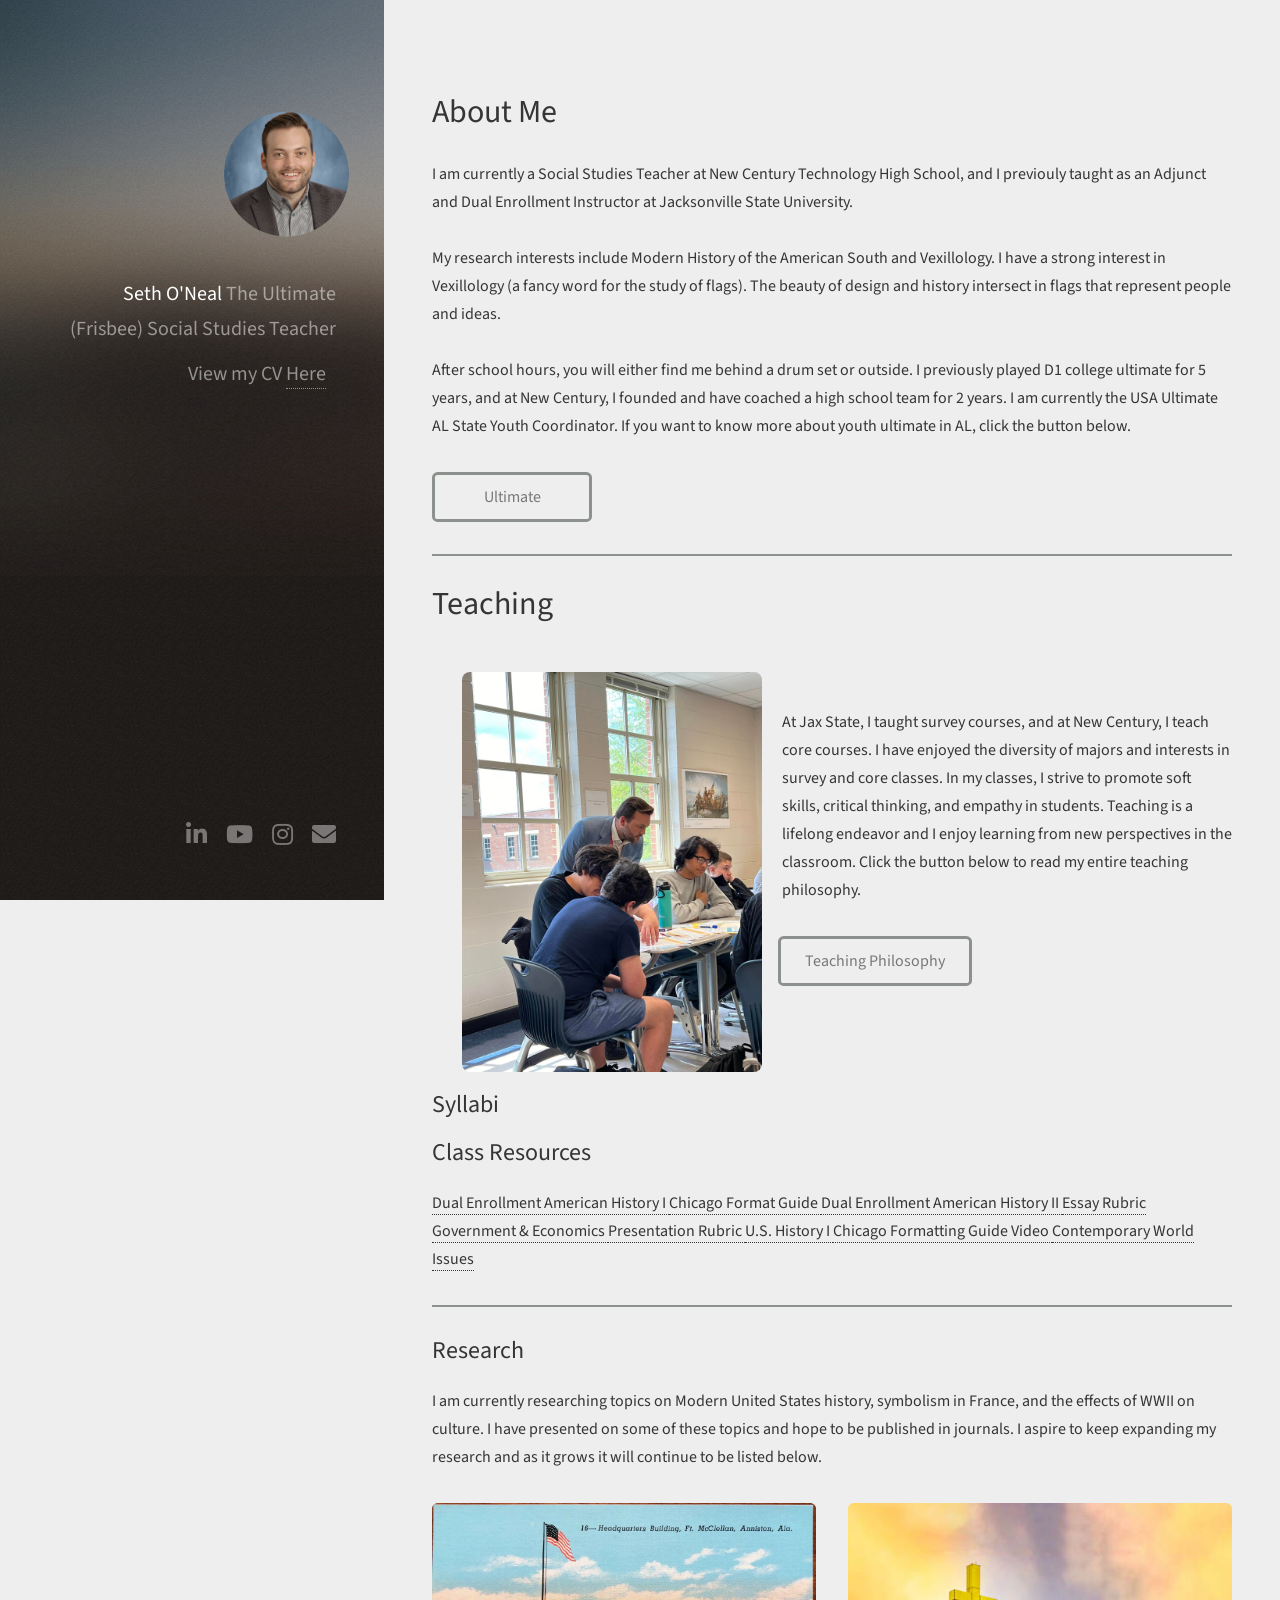
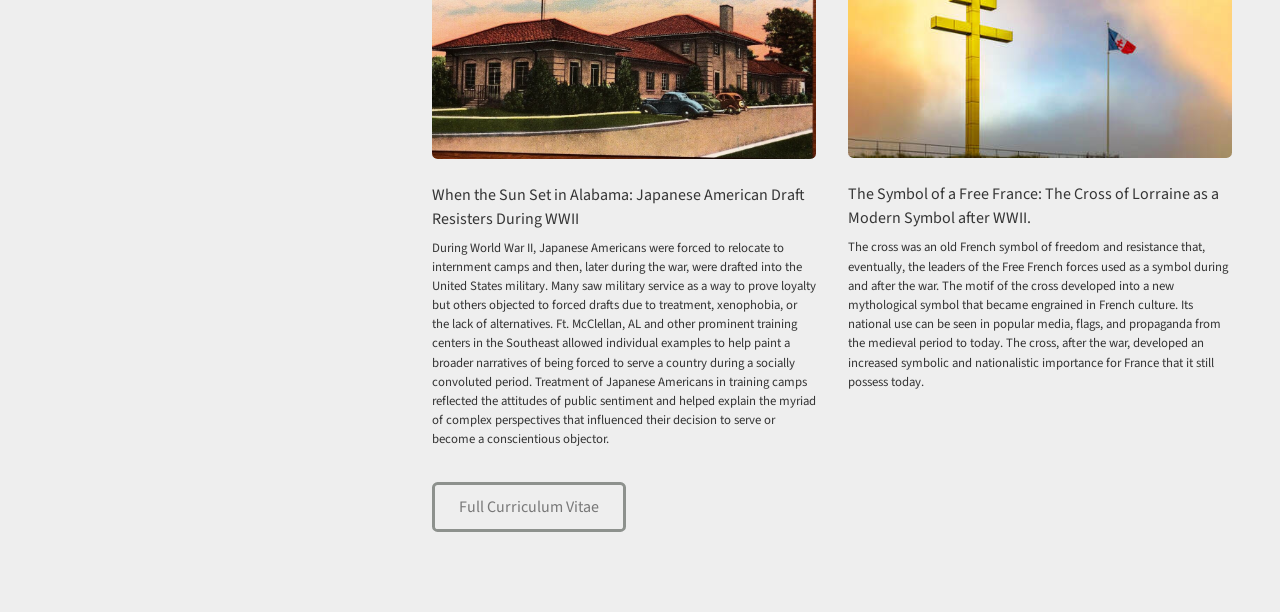
==== commit c1a86e3a: "Add files via upload" ====
--- a/index.html
+++ b/index.html
@@ -58,18 +58,50 @@
 						<ul class="actions">
 							<li><a href="images/Seth Taylor O'Neal Teaching Philosophy.pdf" target="blank" style="margin:0 0 75px -20px;" class="button">Teaching Philosophy</a></li>
 						</ul>
-						<h2 style="display: inline-block">Syllabi</h2> <h2 style="float:right">Class Resources</h2>
-						<p>
-							<a class="class2" href="Syllabi & Class Resources/Syllabus American History I.pdf" target="blank">Dual Enrollment American History I</a> <a class="class2" style="float:right" href="Syllabi & Class Resources/Chicago Format Guide.pdf" target="blank">Chicago Format Guide</a>
-							<br style="clear: both">
-							<a class="class2" href="Syllabi & Class Resources/Syllabus American History II.pdf" target="blank">Dual Enrollment American History II</a> <a class="class2" style="float:right" href="Syllabi & Class Resources/Essay Rubric.pdf" target="blank">Essay Rubric</a>
-							<br style="clear: both">
-							<a class="class2" href="Syllabi & Class Resources/Gov't & Econ Syllabus.pdf" target="blank">Government & Economics</a> <a class="class2" style="float:right" href="Syllabi & Class Resources/Presentation Rubric.pdf" target="blank">Presentation Rubric</a>
-							<br style="clear: both">
-							<a class="class2" href="Syllabi & Class Resources/Honors U.S. History I Syllabus.pdf" target="blank">U.S. History I</a> <a class="class2" style="float:right" href="https://youtu.be/lgcJsxhg8TA" target="blank">Chicago Formatting Guide Video</a>
-							<br style="clear: both">
-							<a class="class2" href="Syllabi & Class Resources/Contemporary World Issues Syllabus.pdf" target="blank">Contemporary World Issues</a>
-						</p>
+						<div class="resources-grid">
+
+    <div class="heading"><h2>Syllabi</h2></div>
+    <div class="heading"><h2>Class Resources</h2></div>
+
+    <a class="class2" href="Syllabi & Class Resources/Syllabus American History I.pdf" target="_blank">
+        <span>Dual Enrollment American History I</span>
+    </a>
+
+    <a class="class2" href="Syllabi & Class Resources/Chicago Format Guide.pdf" target="_blank">
+        <span>Chicago Format Guide</span>
+    </a>
+
+    <a class="class2" href="Syllabi & Class Resources/Syllabus American History II.pdf" target="_blank">
+        <span>Dual Enrollment American History II</span>
+    </a>
+
+    <a class="class2" href="Syllabi & Class Resources/Essay Rubric.pdf" target="_blank">
+        <span>Essay Rubric</span>
+    </a>
+
+    <a class="class2" href="Syllabi & Class Resources/Gov't & Econ Syllabus.pdf" target="_blank">
+        <span>Government & Economics</span>
+    </a>
+
+    <a class="class2" href="Syllabi & Class Resources/Presentation Rubric.pdf" target="_blank">
+        <span>Presentation Rubric</span>
+    </a>
+
+    <a class="class2" href="Syllabi & Class Resources/Honors U.S. History I Syllabus.pdf" target="_blank">
+       <span>U.S. History I</span>
+    </a>
+
+    <a class="class2" href="https://youtu.be/lgcJsxhg8TA" target="_blank">
+        <span>Chicago Formatting Guide Video</span>
+    </a>
+
+    <a class="class2" href="Syllabi & Class Resources/Contemporary World Issues Syllabus.pdf" target="_blank">
+        <span>Contemporary World Issues</span>
+    </a>
+
+    <div></div>
+
+</div>
 					</section>
 				<!-- Three -->
 					<section id="three">
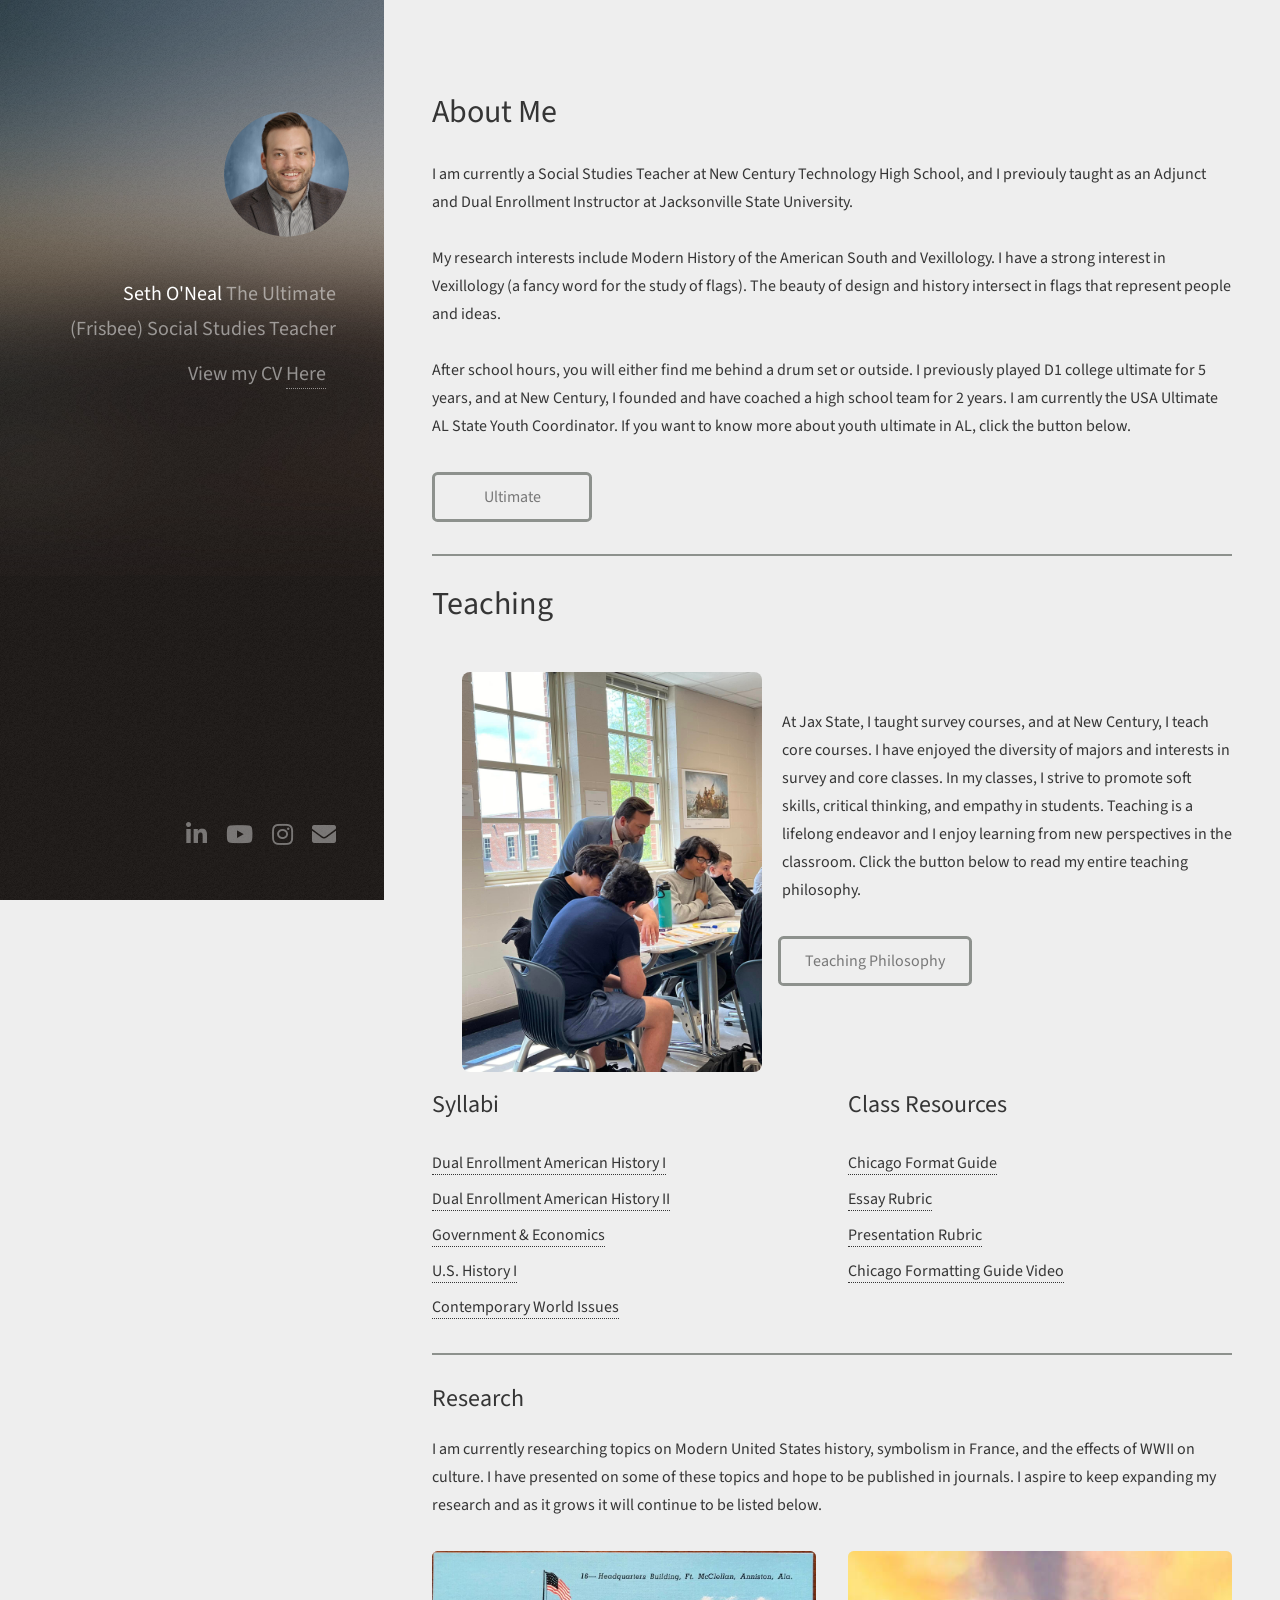
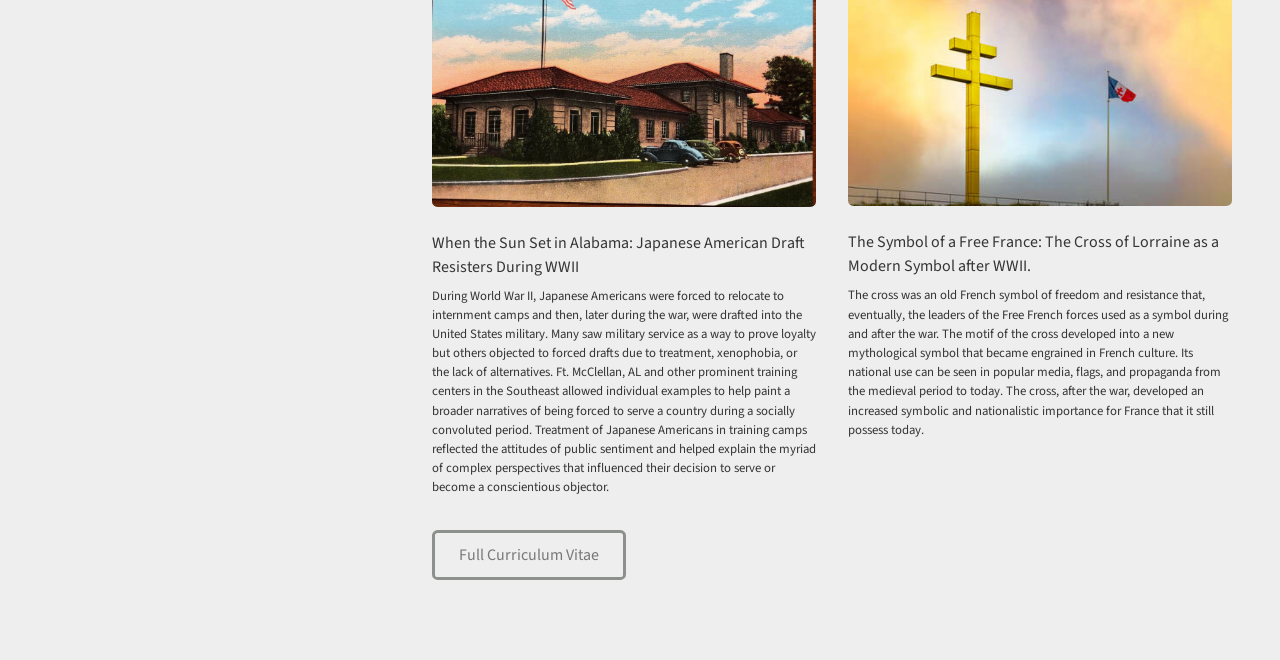
==== commit e2ce0da6: "Add files via upload" ====
--- a/index.html
+++ b/index.html
@@ -40,7 +40,7 @@
 							
 							<br>After school hours, you will either find me behind a drum set or outside. I previously played D1 college ultimate for 5 years, and at New Century, I founded and have coached a high school team for 2 years. I am currently the USA Ultimate AL State Youth Coordinator. If you want to know more about youth ultimate in AL, click the button below.</br>
 						</p>
-						<a href="Ultimate/index.html" class="button">Ultimate</a>
+						<a href="ultimate/index.html" class="button">Ultimate</a>
 						</ul>
 					</section>
 				<!-- Two -->
@@ -60,8 +60,8 @@
 						</ul>
 						<div class="resources-grid">
 
-    <div class="heading"><h2>Syllabi</h2></div>
-    <div class="heading"><h2>Class Resources</h2></div>
+    <div class="resource-grid"><h2>Syllabi</h2></div>
+    <div class="resource-grid"><h2>Class Resources</h2></div>
 
     <a class="class2" href="Syllabi & Class Resources/Syllabus American History I.pdf" target="_blank">
         <span>Dual Enrollment American History I</span>
@@ -98,11 +98,8 @@
     <a class="class2" href="Syllabi & Class Resources/Contemporary World Issues Syllabus.pdf" target="_blank">
         <span>Contemporary World Issues</span>
     </a>
-
-    <div></div>
-
-</div>
-					</section>
+	</div>
+	</section>
 				<!-- Three -->
 					<section id="three">
 						<h2>Research</h2>
--- a/assets/css/main.css
+++ b/assets/css/main.css
@@ -36,6 +36,28 @@
 
 body {
 	line-height: 1;
+}
+
+.resources-grid {
+    display: grid;
+    grid-template-columns: 1fr 1fr;
+    gap: .5em 2em;
+    align-items: start;
+}
+
+.resources-grid .heading {
+    font-weight: bold;
+}
+
+.resources-grid a {
+    display: block;
+    text-decoration: none;
+    border-bottom: none;
+}
+
+.resources-grid a span {
+    display: inline;
+    border-bottom: dotted 1px;
 }
 
 ol, ul {
@@ -3203,6 +3225,18 @@
 				.poptrox-popup .nav-previous:before {
 					margin-top: -1em;
 				}
+		.resources-grid {
+        grid-template-columns: 1fr 1fr;
+        gap: .5em 1em;
+    }
+
+    .resources-grid a {
+        font-size: 0.9em;
+    }
+
+    .resources-grid h2 {
+        font-size: 1.2em;
+    }
 
 	}
 
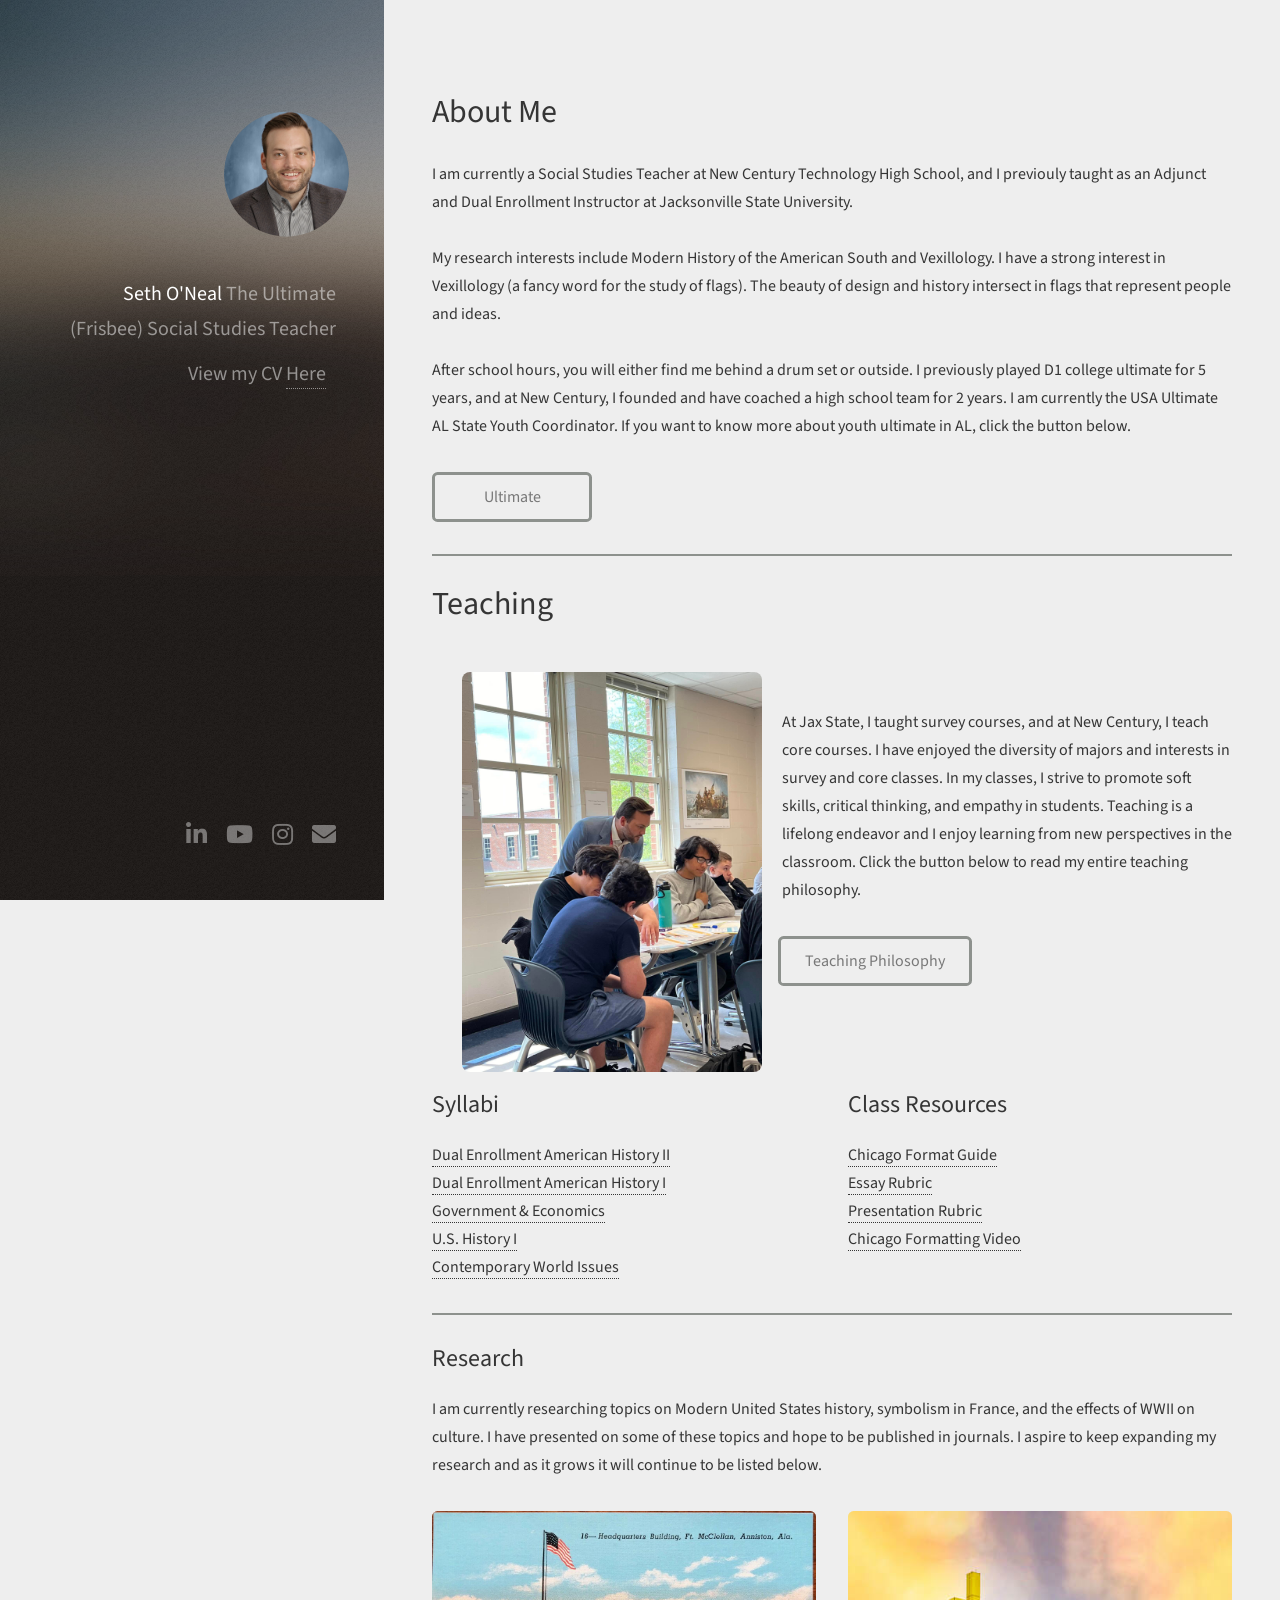
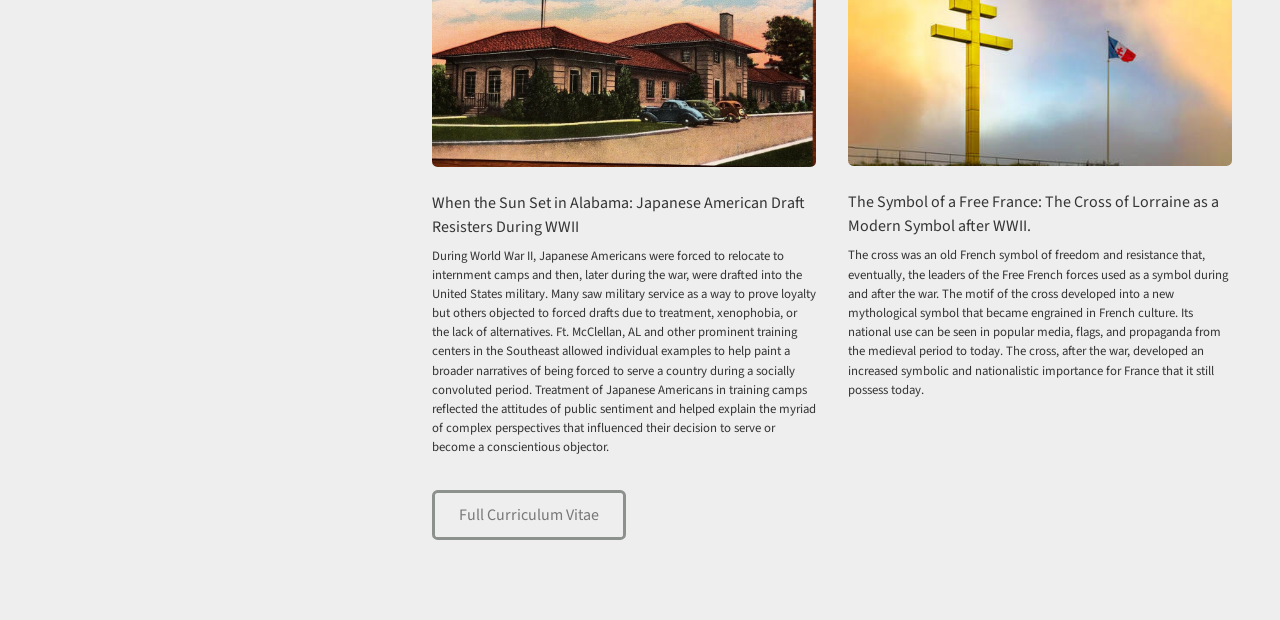
==== commit 355e30be: "Add files via upload" ====
--- a/index.html
+++ b/index.html
@@ -59,45 +59,23 @@
 							<li><a href="images/Seth Taylor O'Neal Teaching Philosophy.pdf" target="blank" style="margin:0 0 75px -20px;" class="button">Teaching Philosophy</a></li>
 						</ul>
 						<div class="resources-grid">
-
-    <div class="resource-grid"><h2>Syllabi</h2></div>
-    <div class="resource-grid"><h2>Class Resources</h2></div>
-
-    <a class="class2" href="Syllabi & Class Resources/Syllabus American History I.pdf" target="_blank">
-        <span>Dual Enrollment American History I</span>
-    </a>
-
-    <a class="class2" href="Syllabi & Class Resources/Chicago Format Guide.pdf" target="_blank">
-        <span>Chicago Format Guide</span>
-    </a>
-
-    <a class="class2" href="Syllabi & Class Resources/Syllabus American History II.pdf" target="_blank">
-        <span>Dual Enrollment American History II</span>
-    </a>
-
-    <a class="class2" href="Syllabi & Class Resources/Essay Rubric.pdf" target="_blank">
-        <span>Essay Rubric</span>
-    </a>
-
-    <a class="class2" href="Syllabi & Class Resources/Gov't & Econ Syllabus.pdf" target="_blank">
-        <span>Government & Economics</span>
-    </a>
-
-    <a class="class2" href="Syllabi & Class Resources/Presentation Rubric.pdf" target="_blank">
-        <span>Presentation Rubric</span>
-    </a>
-
-    <a class="class2" href="Syllabi & Class Resources/Honors U.S. History I Syllabus.pdf" target="_blank">
-       <span>U.S. History I</span>
-    </a>
-
-    <a class="class2" href="https://youtu.be/lgcJsxhg8TA" target="_blank">
-        <span>Chicago Formatting Guide Video</span>
-    </a>
-
-    <a class="class2" href="Syllabi & Class Resources/Contemporary World Issues Syllabus.pdf" target="_blank">
-        <span>Contemporary World Issues</span>
-    </a>
+    <div class="resource-grid">
+        <h2>Syllabi</h2>
+
+        <a class="class2" href="Syllabi & Class Resources/Syllabus American History II.pdf" target="_blank"><span>Dual Enrollment American History II</span></a>
+        <a class="class2" href="Syllabi & Class Resources/Syllabus American History I.pdf" target="_blank"><span>Dual Enrollment American History I</span></a>
+        <a class="class2" href="Syllabi & Class Resources/Gov't & Econ Syllabus.pdf" target="_blank"><span>Government & Economics</span></a>
+        <a class="class2" href="Syllabi & Class Resources/Honors U.S. History I Syllabus.pdf" target="_blank"><span>U.S. History I</span></a>
+        <a class="class2" href="Syllabi & Class Resources/Contemporary World Issues Syllabus.pdf" target="_blank"><span>Contemporary World Issues</span></a>
+    </div>
+
+    <div class="resource-grid">
+        <h2>Class Resources</h2>
+
+        <a class="class2" href="Syllabi & Class Resources/Chicago Format Guide.pdf" target="_blank"><span>Chicago Format Guide</span></a>
+        <a class="class2" href="Syllabi & Class Resources/Essay Rubric.pdf" target="_blank"><span>Essay Rubric</span></a>
+        <a class="class2" href="Syllabi & Class Resources/Presentation Rubric.pdf" target="_blank"><span>Presentation Rubric</span></a>
+        <a class="class2" href="https://youtu.be/lgcJsxhg8TA" target="_blank"><span>Chicago Formatting Video</span></a>
 	</div>
 	</section>
 				<!-- Three -->
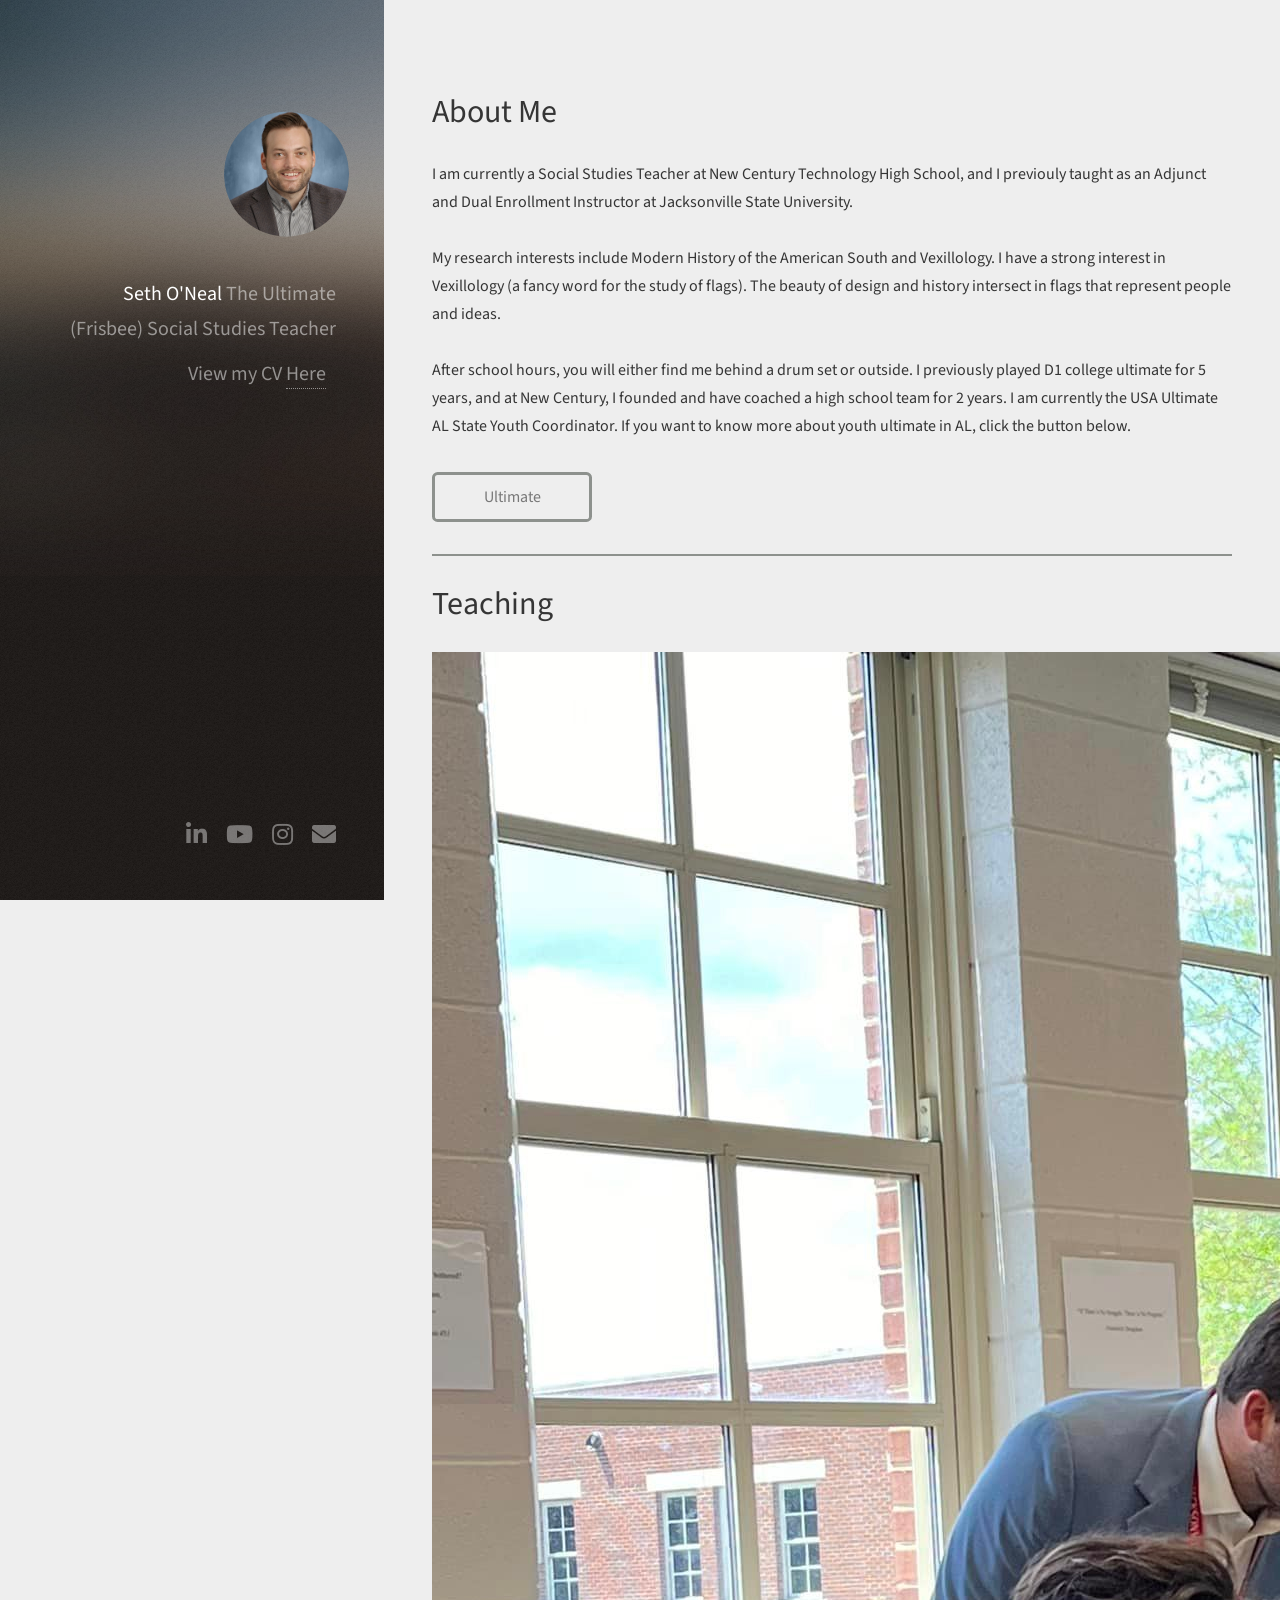
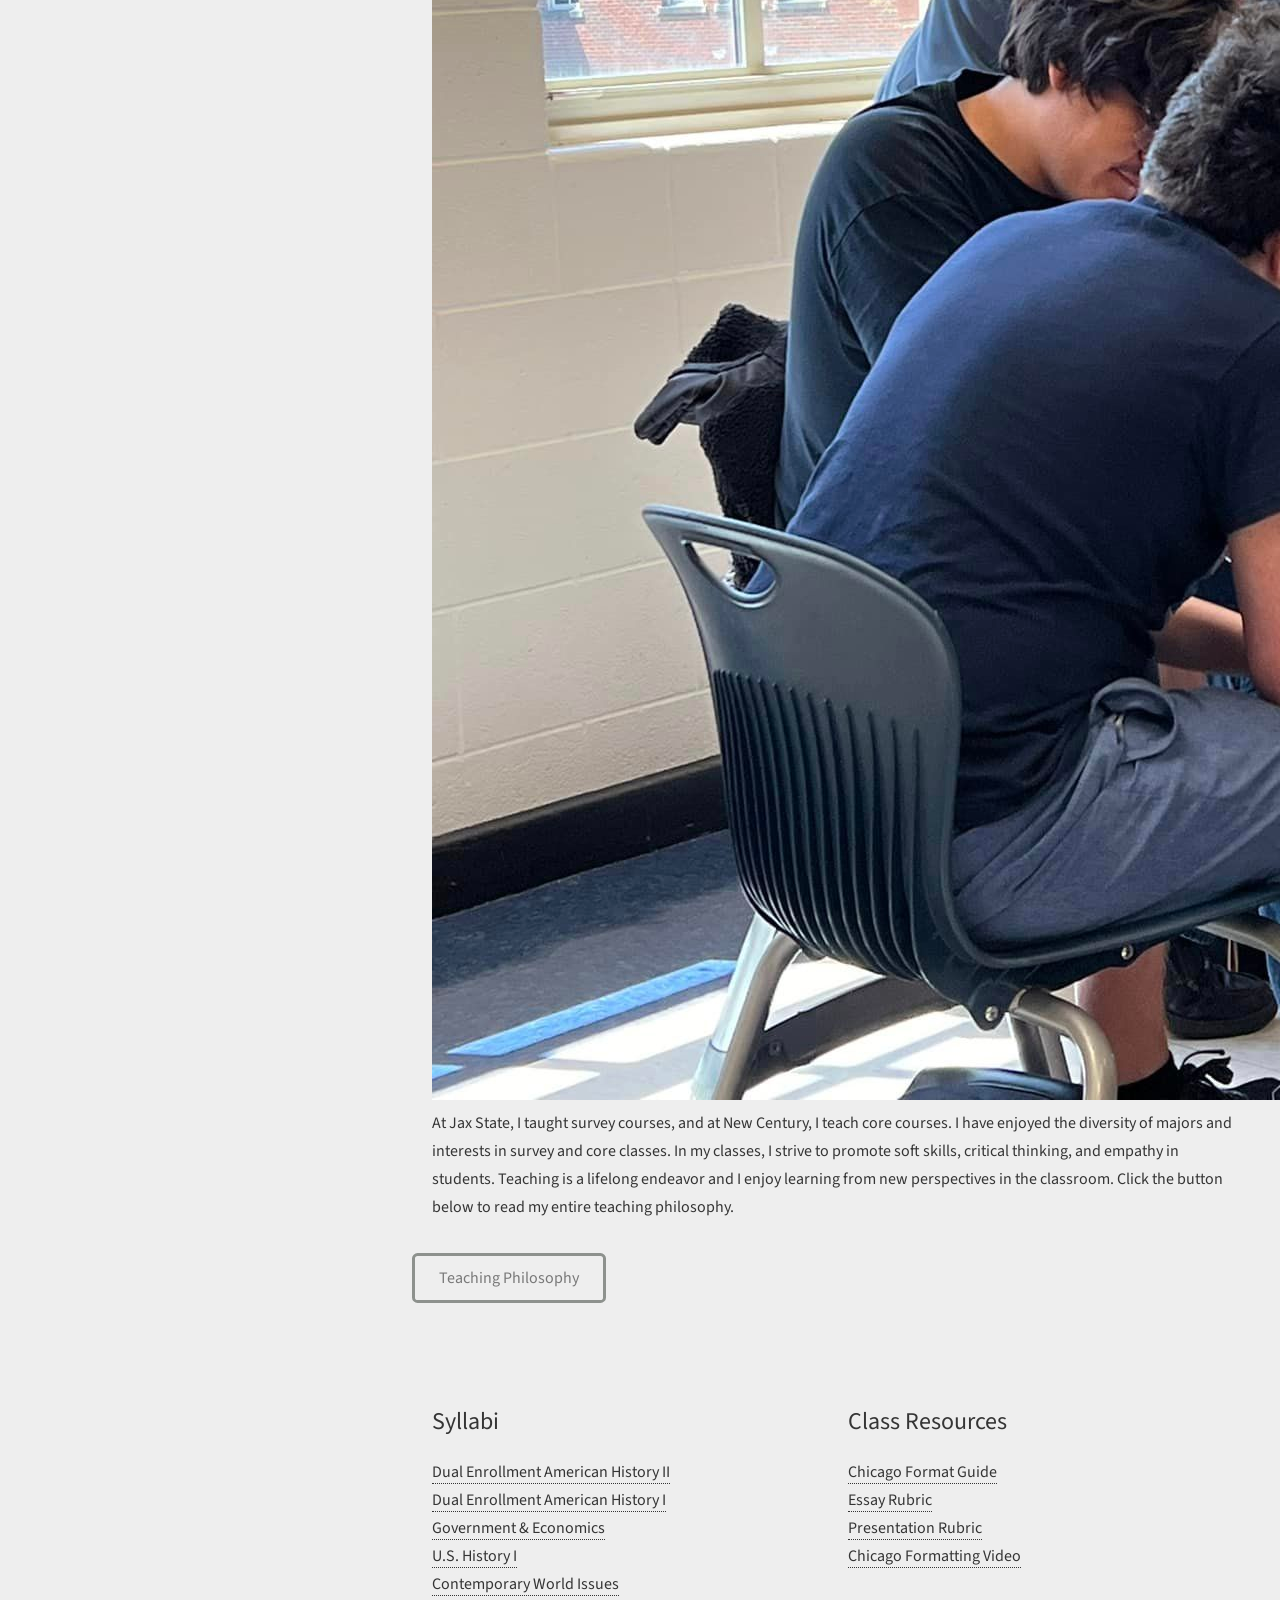
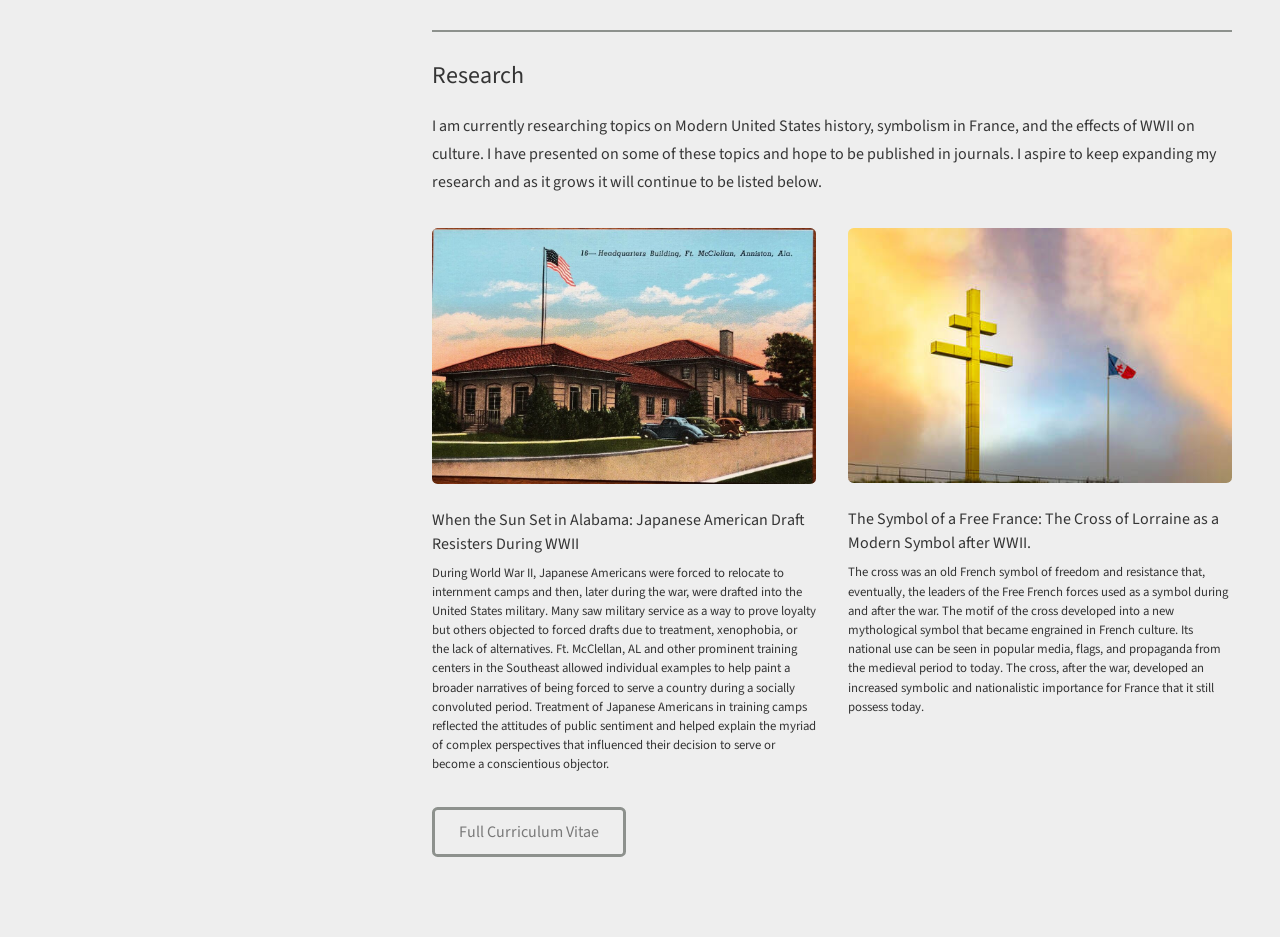
==== commit 189fad98: "Add files via upload" ====
--- a/index.html
+++ b/index.html
@@ -50,7 +50,7 @@
 						</header>
 						<img src="images/In the classroom 2024.jpg"
      							alt="Teaching in the classroom"
-     							style="float:left; width:300px; margin:20px 20px 20px 30px; border-radius:8px;">
+     							class="teaching-photo"
 						<br></br>
 						<p>
 							At Jax State, I taught survey courses, and at New Century, I teach core courses. I have enjoyed the diversity of majors and interests in survey and core classes. In my classes, I strive to promote soft skills, critical thinking, and empathy in students. Teaching is a lifelong endeavor and I enjoy learning from new perspectives in the classroom. Click the button below to read my entire teaching philosophy. 
